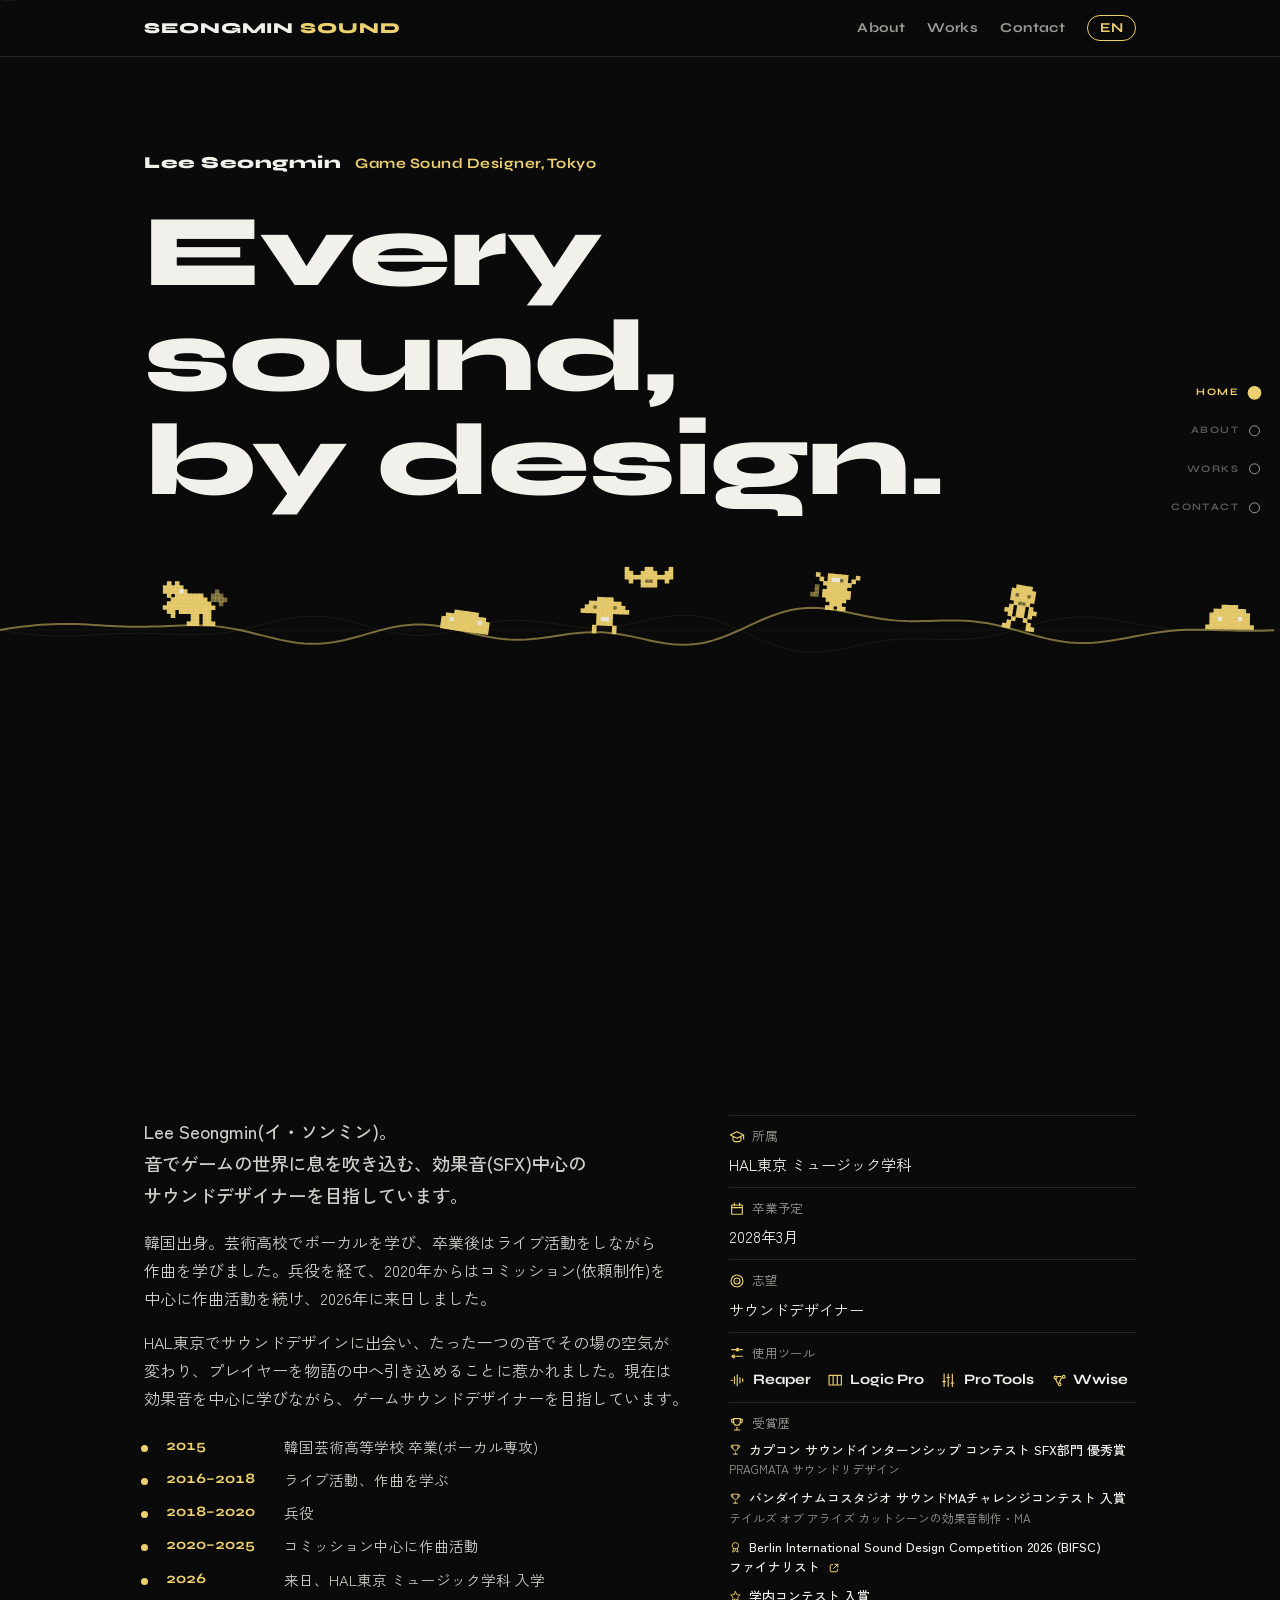
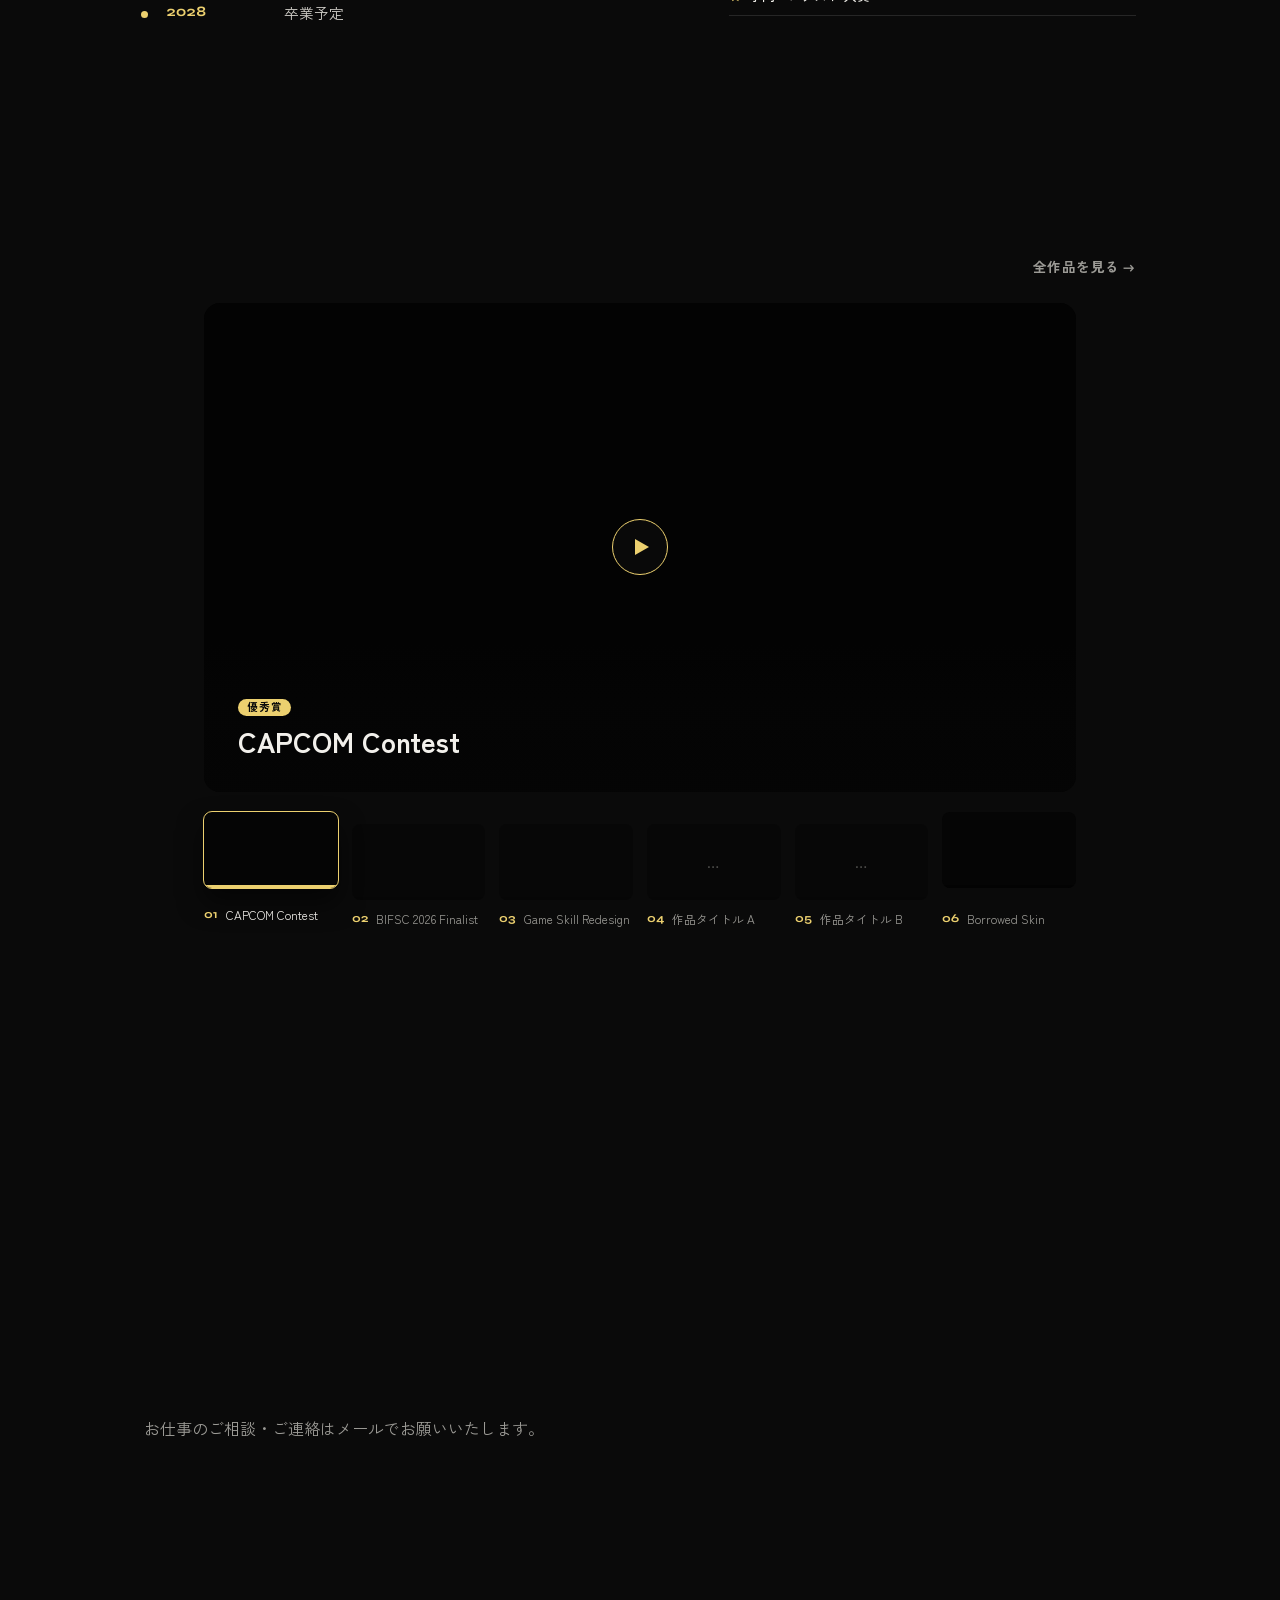
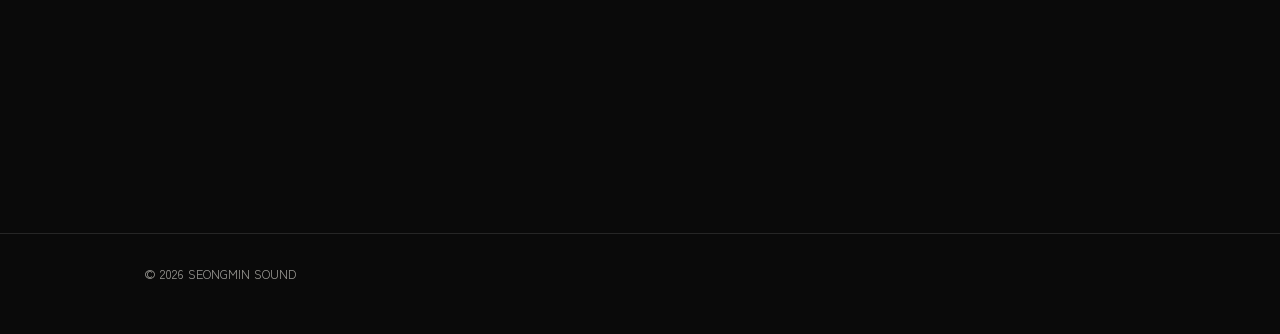
==== index.html @ e751c748 "Add production notes section to work popup (CAPCOM sample) Co-Authored-By: Claude Sonnet 5.5 <norepl" ====
<!DOCTYPE html>
<html lang="ja">
<head>
  <meta charset="UTF-8">
  <meta name="viewport" content="width=device-width, initial-scale=1">
  <title>SEONGMIN SOUND | ゲームサウンドデザイナー</title>
  <meta name="description" content="ゲームサウンドデザイナーを目指すイ・ソンミンのポートフォリオ。効果音(SFX)を中心としたサウンドデザイン作品を掲載しています。">
  <meta name="theme-color" content="#0a0a0a">
  <link rel="canonical" href="https://somoks1.github.io/">
  <link rel="alternate" hreflang="ja" href="https://somoks1.github.io/">
  <link rel="alternate" hreflang="en" href="https://somoks1.github.io/en/">
  <meta property="og:type" content="website">
  <meta property="og:title" content="SEONGMIN SOUND | ゲームサウンドデザイナー">
  <meta property="og:description" content="Every sound, by design. 効果音(SFX)を中心としたゲームサウンドデザイン作品集">
  <meta property="og:url" content="https://somoks1.github.io/">
  <link rel="icon" href="data:image/svg+xml,%3Csvg xmlns='http://www.w3.org/2000/svg' viewBox='0 0 32 32'%3E%3Crect width='32' height='32' rx='6' fill='%230a0a0a'/%3E%3Cpath d='M6 16h2M11 10v12M16 6v20M21 11v10M26 14v4' stroke='%23ecd06f' stroke-width='2.4' stroke-linecap='round'/%3E%3C/svg%3E">
  <link rel="preconnect" href="https://fonts.googleapis.com">
  <link rel="preconnect" href="https://fonts.gstatic.com" crossorigin>
  <link rel="stylesheet" href="https://fonts.googleapis.com/css2?family=Syne:wght@700;800&family=Zen+Kaku+Gothic+New:wght@400;500;700;900&display=swap">
  <link rel="stylesheet" href="assets/css/style.css?v=20261013x">
</head>
<body>
  <canvas class="bg-wave" id="bg-wave" aria-hidden="true" style="position:fixed;top:0;left:0;width:100%;height:100%;z-index:0;pointer-events:none"></canvas>
  <header class="site-header">
    <div class="wrap header-inner">
      <a class="logo" href="#top">SEONGMIN <span>SOUND</span></a>
      <nav class="nav" aria-label="メインメニュー">
        <a href="#about">About</a>
        <a href="#works">Works</a>
        <a href="#contact">Contact</a>
        <a class="lang-switch" href="en/" hreflang="en" lang="en">EN</a>
      </nav>
    </div>
  </header>

  <main id="top">
    <section class="hero">
      <div class="wrap hero-inner">
        <p class="eyebrow">Lee Seongmin<span>Game Sound Designer, Tokyo</span></p>
        <h1 lang="en">Every sound,<br>by design.</h1>
      </div>
    </section>

    <div class="anchor" id="about"></div>
    <section class="section">
      <div class="wrap">
        <h2 class="section-title">自己紹介<span>About</span></h2>
        <div class="about">
          <div class="about-text">
            <p class="about-lead">Lee Seongmin(イ・ソンミン)。<br>音で<wbr>ゲームの<wbr>世界に<wbr>息を<wbr>吹き込む、<wbr>効果音(SFX)中心の<wbr>サウンドデザイナーを<wbr>目指しています。</p>
            <p>韓国出身。<wbr>芸術高校で<wbr>ボーカルを<wbr>学び、<wbr>卒業後は<wbr>ライブ活動を<wbr>しながら<wbr>作曲を<wbr>学びました。<wbr>兵役を<wbr>経て、<wbr>2020年からは<wbr>コミッション(依頼制作)を<wbr>中心に<wbr>作曲活動を<wbr>続け、<wbr>2026年に<wbr>来日しました。</p>
            <p>HAL東京で<wbr>サウンドデザインに<wbr>出会い、<wbr>たった<wbr>一つの<wbr>音で<wbr>その<wbr>場の<wbr>空気が<wbr>変わり、<wbr>プレイヤーを<wbr>物語の<wbr>中へ<wbr>引き込める<wbr>ことに<wbr>惹かれました。<wbr>現在は<wbr>効果音を<wbr>中心に<wbr>学びながら、<wbr>ゲームサウンドデザイナーを<wbr>目指しています。</p>
            <ol class="timeline" aria-label="経歴">
              <li><span class="tl-year">2015</span><span class="tl-text">韓国芸術高等学校 卒業(ボーカル専攻)</span></li>
              <li><span class="tl-year">2016–2018</span><span class="tl-text">ライブ活動、<wbr>作曲を<wbr>学ぶ</span></li>
              <li><span class="tl-year">2018–2020</span><span class="tl-text">兵役</span></li>
              <li><span class="tl-year">2020–2025</span><span class="tl-text">コミッション中心に<wbr>作曲活動</span></li>
              <li><span class="tl-year">2026</span><span class="tl-text">来日、<wbr>HAL東京 ミュージック学科 入学</span></li>
              <li><span class="tl-year">2028</span><span class="tl-text">卒業予定</span></li>
            </ol>
          </div>
          <dl class="facts">
            <div><dt data-icon="school">所属</dt><dd>HAL東京 ミュージック学科</dd></div>
            <div><dt data-icon="calendar">卒業予定</dt><dd>2028年3月</dd></div>
            <div><dt data-icon="goal">志望</dt><dd>サウンドデザイナー</dd></div>
            <div id="tools-row" hidden><dt data-icon="tools">使用ツール</dt><dd><ul class="tool-list" id="tool-list"></ul></dd></div>
            <div id="awards-row" hidden><dt data-icon="award">受賞歴</dt><dd><ul class="award-mini" id="award-list"></ul></dd></div>
          </dl>
        </div>
      </div>
    </section>

    <div class="anchor" id="works"></div>
    <section class="section">
      <div class="wrap">
        <div class="section-head">
          <h2 class="section-title">作品<span>Works</span></h2>
          <a class="all-link" href="works/">全作品を見る <span aria-hidden="true">→</span></a>
        </div>
        <div class="grid" id="works-grid"></div>
        <noscript><p class="empty">作品の<wbr>表示には<wbr>JavaScriptを<wbr>有効に<wbr>してください。</p></noscript>
      </div>
    </section>

    <div class="anchor" id="contact"></div>
    <section class="section">
      <div class="wrap">
        <h2 class="section-title">お問い合わせ<span>Contact</span></h2>
        <p class="contact-lead">お仕事の<wbr>ご相談・ご連絡は<wbr>メールで<wbr>お願いいたします。</p>
        <p class="contact-mail"><a id="contact-mail" href="mailto:leeseongmin1996@gmail.com">leeseongmin1996@gmail.com</a></p>
        <ul class="link-list" id="contact-links"></ul>
      </div>
    </section>
  </main>

  <footer class="site-footer">
    <div class="wrap">&copy; <span id="year">2026</span> SEONGMIN SOUND</div>
  </footer>

  <script src="data/site.js?v=20261013x" defer></script>
  <script src="data/works.js?v=20261013x" defer></script>
  <script src="assets/js/wave-bg.js?v=20261013x" defer></script>
  <script src="assets/js/main.js?v=20261013x" defer></script>
  <script src="assets/js/pages.js?v=20261013x" defer></script>
</body>
</html>
---- assets/css/style.css ----
:root {
  --bg: #0a0a0a;
  --surface: #131313;
  --surface-2: #1a1a1a;
  --line: #262626;
  --text: #f2f0eb;
  --muted: #9b9a95;
  --body: #cfcdc7;
  --accent: #ecd06f;
  --peak: #d14836;
  --radius: 6px;
  --maxw: 1040px;
  --font-body: "Zen Kaku Gothic New", -apple-system, BlinkMacSystemFont, "Hiragino Sans", "Hiragino Kaku Gothic ProN",
    "Yu Gothic", "Noto Sans JP", "Segoe UI", sans-serif;
  --font-display: "Syne", "Zen Kaku Gothic New", -apple-system, "Hiragino Sans", "Yu Gothic", sans-serif;
}

* { box-sizing: border-box; margin: 0; padding: 0; }

html { scroll-behavior: smooth; scroll-padding-top: 56px; }

body {
  background: var(--bg);
  color: var(--text);
  font-family: var(--font-body);
  font-weight: 400;
  line-height: 1.85;
  -webkit-font-smoothing: antialiased;
}

/* 日本語の改行: 文節(<wbr>)の位置でだけ折り返し、単語の途中で切れないようにする */
main p, main dd, main dt, main li, main h2 { word-break: keep-all; overflow-wrap: anywhere; line-break: strict; text-wrap: pretty; }
/* JSで後から入る作品・受賞の文章は、対応ブラウザでは文節単位で自動改行 */
.card-desc, .card-title, .card-meta, .modal-text, .modal-title, .award-title, .award-detail, .modal-facts dd { word-break: normal; word-break: auto-phrase; }

a { color: var(--accent); text-decoration: none; }
a:hover { text-decoration: underline; text-underline-offset: 4px; }
a:focus-visible, button:focus-visible { outline: 2px solid var(--accent); outline-offset: 3px; border-radius: 4px; }

.wrap { max-width: var(--maxw); margin: 0 auto; padding: 0 24px; }

/* ---------- Header ---------- */
.site-header {
  position: sticky; top: 0; z-index: 10;
  background: rgba(10, 10, 10, 0.8);
  backdrop-filter: blur(12px);
  -webkit-backdrop-filter: blur(12px);
  border-bottom: 1px solid var(--line);
}
.header-inner { display: flex; align-items: center; justify-content: space-between; flex-wrap: wrap; gap: 0 16px; min-height: 56px; padding-top: 6px; padding-bottom: 6px; }
.logo { white-space: nowrap; flex-shrink: 0; font-family: var(--font-display); color: var(--text); font-weight: 800; letter-spacing: 0.06em; font-size: 0.95rem; }
.logo span { color: var(--accent); }
.logo:hover { text-decoration: none; }
.nav { display: flex; gap: 22px; white-space: nowrap; }
.nav a { color: var(--muted); font-family: var(--font-display); font-weight: 700; font-size: 0.85rem; letter-spacing: 0.03em; }
.nav a:hover { color: var(--text); text-decoration: none; }

/* ---------- Hero ---------- */
/* 波形はページ全体の固定背景(assets/js/wave-bg.js)。前面のコンテンツは z-index で上に重ねる */
.bg-wave { position: fixed; inset: 0; width: 100%; height: 100%; display: block; z-index: 0; pointer-events: none; }
main, .site-footer { position: relative; z-index: 1; }
.hero { display: flex; flex-direction: column; min-height: calc(100svh - 56px); padding: clamp(48px, 10vh, 104px) 0 48px; }
.hero-inner { display: flex; flex-direction: column; flex: 1; width: 100%; }
.eyebrow {
  display: flex; flex-wrap: wrap; align-items: baseline; gap: 4px 14px;
  color: var(--text); font-family: var(--font-display); font-weight: 800; font-size: 1.05rem; letter-spacing: 0.03em; margin-bottom: 22px;
}
.eyebrow span { color: var(--accent); font-weight: 700; font-size: 0.9rem; }
.hero h1 {
  font-size: clamp(2.3rem, 7.2vw, 5rem); line-height: 1.22; font-weight: 900; letter-spacing: 0.01em;
}
.hero h1:lang(en) { font-family: var(--font-display); font-weight: 800; font-size: clamp(2.8rem, 9vw, 6.4rem); line-height: 1.02; letter-spacing: -0.01em; }
.lead { color: var(--body); margin-top: 24px; max-width: 28em; font-size: 1.05rem; line-height: 1.9; }
.hero-actions { display: flex; flex-wrap: wrap; gap: 12px; margin-top: 40px; }
.btn {
  display: inline-flex; align-items: center; justify-content: center;
  font-weight: 700; font-size: 0.92rem; padding: 11px 24px; border-radius: 999px;
  color: var(--bg); background: var(--accent); border: 1px solid var(--accent);
  transition: background 0.15s, color 0.15s, border-color 0.15s;
}
.btn:hover { text-decoration: none; background: #f4dd8f; border-color: #f4dd8f; }
.btn-ghost { color: var(--text); background: transparent; border-color: var(--line); }
.btn-ghost:hover { background: transparent; color: var(--accent); border-color: var(--accent); }
.status { margin-top: auto; padding-top: 40px; color: var(--muted); font-size: 0.82rem; display: flex; align-items: center; gap: 10px; }
.status::before { content: ""; width: 7px; height: 7px; border-radius: 50%; background: var(--accent); box-shadow: 0 0 0 4px rgba(236, 208, 111, 0.15); flex-shrink: 0; margin-left: 4px; }

/* ---------- Sections ---------- */
.section {
  position: relative; overflow: clip;
  min-height: calc(100svh - 56px); display: flex; flex-direction: column; justify-content: center;
  padding: clamp(72px, 10vh, 112px) 0 clamp(48px, 8vh, 88px);
}
.section > .wrap { position: relative; z-index: 1; width: 100%; }
/* 各セクションの奥に浮かぶ巨大な輪郭文字(静止して置かれ、ページに入るときだけ現れる) */
.ghost {
  position: absolute; z-index: 0; top: clamp(8px, 4vh, 40px); right: -0.04em;
  font-family: var(--font-display); font-weight: 800; font-size: clamp(5.5rem, 20vw, 17rem); line-height: 0.85; letter-spacing: -0.02em;
  color: transparent; -webkit-text-stroke: 1px rgba(242, 240, 235, 0.09);
  white-space: nowrap; pointer-events: none; user-select: none;
}

/* ---------- セクション(枠・背景・影はなく、ひと続きのページとして流れる) ---------- */
.anchor { display: block; height: 0; }
.section-title {
  display: flex; align-items: baseline; gap: 14px;
  font-size: clamp(1.9rem, 4.6vw, 2.9rem); font-weight: 900; letter-spacing: 0.02em; line-height: 1.25; margin-bottom: clamp(32px, 5vw, 52px);
}
.section-title span { font-family: var(--font-display); font-size: 0.95rem; font-weight: 700; color: var(--accent); letter-spacing: 0.04em; }

.about { display: grid; gap: 48px; grid-template-columns: 1.35fr 1fr; align-items: start; }
.about-lead { font-size: 1.15rem; font-weight: 500; line-height: 1.9; }
.about-text p { color: var(--body); max-width: 34em; }
.about-text p + p { margin-top: 16px; }

.facts { border-top: 1px solid var(--line); }
.facts div { padding: 14px 0; border-bottom: 1px solid var(--line); }
.facts dt { display: flex; align-items: center; gap: 7px; color: var(--muted); font-size: 0.78rem; letter-spacing: 0.06em; }
.facts dd { margin-top: 2px; font-size: 0.95rem; }
.tool-list { list-style: none; display: flex; flex-wrap: wrap; gap: 4px 16px; margin-top: 2px; }
.tool-list li { display: inline-flex; align-items: center; gap: 7px; font-family: var(--font-display); font-weight: 700; font-size: 0.9rem; }

/* ---------- 経歴(About) ---------- */
.timeline { list-style: none; margin-top: 28px; padding-left: 0; }
.timeline li { position: relative; z-index: 1; display: grid; grid-template-columns: 6.6em 1fr; gap: 12px; padding: 7px 0 7px 22px; }
/* 点の中心(--dot)を縦線のまん中にそろえ、線は点から次の点までだけを結ぶ */
.timeline { --dot: calc(7px + 0.72em); }
.timeline li::before { content: ""; position: absolute; left: -3px; top: var(--dot); width: 7px; height: 7px; margin-top: -3.5px; border-radius: 50%; background: var(--accent); z-index: 1; }
.timeline li:not(:last-child)::after { content: ""; position: absolute; left: 0; width: 1px; top: var(--dot); bottom: calc(-1 * var(--dot)); background: var(--line); transform-origin: top; z-index: 0; }
.tl-year { font-family: var(--font-display); font-weight: 700; color: var(--accent); font-size: 0.9rem; white-space: nowrap; font-variant-numeric: tabular-nums; }
.tl-text { color: var(--body); font-size: 0.92rem; }

/* ---------- Awards (About の中に小さく) ---------- */
.award-mini { list-style: none; display: flex; flex-direction: column; gap: 10px; margin-top: 4px; }
.award-mini .award { display: flex; flex-direction: column; gap: 1px; }
.award-mini .award-title { font-size: 0.8rem; font-weight: 500; line-height: 1.55; color: var(--text); }
.award-mini .award-detail { font-size: 0.74rem; color: var(--muted); line-height: 1.5; }
.ext-link { display: inline-flex; vertical-align: -1px; margin-left: 2px; padding: 2px 3px; color: var(--accent); border-radius: 4px; transition: background 0.2s, color 0.2s; }
.ext-link:hover, .ext-link:focus-visible { background: rgba(236, 208, 111, 0.16); }

/* ---------- Works ---------- */
.filter { display: flex; flex-wrap: wrap; gap: 8px; margin-bottom: 24px; }
.filter:empty { display: none; }
.chip {
  background: transparent; color: var(--muted); border: 1px solid var(--line);
  border-radius: 999px; padding: 4px 14px; font-size: 0.8rem; cursor: pointer; font-family: inherit;
}
.chip:hover { color: var(--text); border-color: var(--muted); }
.chip.is-active { color: var(--bg); background: var(--accent); border-color: var(--accent); }

.grid { display: grid; gap: clamp(36px, 5vw, 56px) 28px; grid-template-columns: repeat(auto-fill, minmax(300px, 1fr)); }

/* 作品は枠で囲まず、サムネイルと文字をそのまま並べる */
.card { position: relative; background: none; border: 0; border-radius: 0; }
.thumb-frame { position: relative; isolation: isolate; border-radius: 14px; overflow: hidden; background: #050505; }
.card:hover .title-btn, .card:focus-within .title-btn { color: var(--accent); }
.card-body { padding: 18px 2px 6px; }
.card-meta { display: flex; flex-wrap: wrap; gap: 0 12px; color: var(--muted); font-size: 0.76rem; letter-spacing: 0.02em; }
.card-meta .year { font-family: var(--font-display); font-weight: 700; color: var(--accent); }
.card-title { font-size: 1.1rem; margin-top: 4px; font-weight: 700; line-height: 1.5; }
.card-desc {
  color: var(--muted); font-size: 0.88rem; margin-top: 8px; line-height: 1.75;
  display: -webkit-box; -webkit-line-clamp: 3; -webkit-box-orient: vertical; overflow: hidden;
}

/* 先頭の作品は大きく見せる */
@media (min-width: 900px) {
  .grid:not(.is-archive) > .card:first-child { grid-column: 1 / -1; display: grid; grid-template-columns: 1.55fr 1fr; gap: 0 clamp(28px, 4vw, 52px); align-items: center; }
  .grid:not(.is-archive) > .card:first-child .card-body { display: flex; flex-direction: column; justify-content: center; padding: 0; }
  .grid:not(.is-archive) > .card:first-child .thumb-frame { height: 100%; }
  .grid:not(.is-archive) > .card:first-child .card-title { font-size: 1.5rem; }
  .grid:not(.is-archive) > .card:first-child .card-desc { font-size: 0.95rem; -webkit-line-clamp: 4; }
  .grid:not(.is-archive) > .card:first-child .media { height: 100%; aspect-ratio: auto; min-height: 260px; }
}

.tags { display: flex; flex-wrap: wrap; gap: 6px; list-style: none; margin-top: 14px; }
.tags li { font-size: 0.72rem; color: var(--accent); border: 1px solid rgba(236, 208, 111, 0.32); border-radius: 999px; padding: 1px 10px; }

.media { display: block; width: 100%; aspect-ratio: 16 / 9; border: 0; background: #050505; }
.media-video {
  position: relative; cursor: pointer; padding: 0; overflow: hidden;
  background-size: cover; background-position: center;
}
.media-video::after { content: ""; position: absolute; inset: 0; background: rgba(0, 0, 0, 0.3); transition: background 0.2s; }
.media-video:hover::after { background: rgba(0, 0, 0, 0.1); }
.media-image::after { background: rgba(0, 0, 0, 0.12); }

/* カード内のサムネイルはゆっくりズーム、再生ボタンは黄色く光る */
/* サムネイルはホバーでゆっくりズーム */
.media-thumb { transition: scale 0.6s cubic-bezier(0.2, 0.8, 0.2, 1); }
.card:hover .media-thumb, .card:focus-within .media-thumb { scale: 1.06; }
.card:hover .play, .card:focus-within .play { background: var(--accent); transform: scale(1.08); }
.card:hover .play::before, .card:focus-within .play::before { border-left-color: var(--bg); }

.play {
  position: absolute; z-index: 1; top: 50%; left: 50%; width: 56px; height: 56px; margin: -28px 0 0 -28px;
  border-radius: 50%; background: rgba(10, 10, 10, 0.8); border: 1px solid var(--accent);
  transition: transform 0.35s cubic-bezier(0.2, 0.8, 0.2, 1), background 0.25s;
}
.play::before {
  content: ""; position: absolute; top: 50%; left: 50%; margin: -8px 0 0 -5px;
  border-style: solid; border-width: 8px 0 8px 14px; border-color: transparent transparent transparent var(--accent);
}
.media-empty { display: flex; align-items: center; justify-content: center; color: var(--muted); font-size: 0.85rem; letter-spacing: 0.1em; }

.empty { color: var(--muted); }

/* ---------- Card buttons ---------- */
.media-thumb { position: relative; overflow: hidden; cursor: pointer; padding: 0; font: inherit; }
.media-empty.media-thumb:hover { color: var(--text); }
.title-btn {
  background: none; border: 0; padding: 0; margin: 0;
  font: inherit; color: inherit; text-align: left; cursor: pointer;
}
.title-btn:hover { color: var(--accent); }
.more {
  display: inline-block; margin-top: 14px; background: none; border: 0; padding: 0;
  font: inherit; font-size: 0.82rem; color: var(--accent); cursor: pointer;
}
.more:hover { text-decoration: underline; text-underline-offset: 4px; }
.more { align-self: flex-start; text-align: left; }

/* ---------- Modal (作品の詳細ポップアップ) ---------- */
[hidden] { display: none !important; }
html.modal-open { overflow: hidden; }

.modal {
  width: min(960px, 94vw); max-width: none; max-height: 92vh;
  margin: auto; padding: 0; overflow: auto;
  border: 1px solid var(--line); border-radius: 8px;
  background: var(--surface); color: var(--text);
}
.modal::backdrop { background: rgba(0, 0, 0, 0.88); }
.modal[open] { animation: modal-in 0.18s ease-out; }
@keyframes modal-in { from { opacity: 0; transform: translateY(8px); } to { opacity: 1; transform: none; } }

.modal-panel { position: relative; }
.modal-close {
  position: absolute; top: 10px; right: 10px; z-index: 2;
  width: 38px; height: 38px; border-radius: 50%;
  border: 1px solid var(--line); background: rgba(10, 10, 10, 0.85);
  color: var(--text); font-size: 1.3rem; line-height: 1; cursor: pointer;
}
.modal-close:hover { border-color: var(--accent); color: var(--accent); }

.modal-media { aspect-ratio: 16 / 9; background: #000; }
.modal-media.is-audio { aspect-ratio: auto; height: 166px; }
.modal-frame { display: block; width: 100%; height: 100%; border: 0; }
.modal-image { display: block; width: 100%; height: 100%; object-fit: cover; }

.modal-body { padding: 24px 28px 32px; }
.modal-panel.no-media .modal-body { padding-top: 56px; }
.modal-title { font-size: 1.5rem; line-height: 1.4; margin-top: 4px; font-weight: 700; }
.modal-text { color: var(--body); margin-top: 14px; line-height: 1.9; }

.modal-facts { margin-top: 22px; border-top: 1px solid var(--line); }
.modal-facts > div {
  display: grid; grid-template-columns: 8em 1fr; gap: 12px;
  padding: 12px 0; border-bottom: 1px solid var(--line);
}
.modal-facts dt { color: var(--muted); font-size: 0.8rem; letter-spacing: 0.06em; }
.modal-facts dd { font-size: 0.92rem; }
.modal-facts .tags { margin-top: 0; }
.modal-body > .tags { margin-top: 18px; }
.modal-links { margin-top: 18px; display: flex; flex-wrap: wrap; gap: 16px; font-size: 0.9rem; }

@media (max-width: 720px) {
  .modal { width: 100vw; max-width: 100vw; max-height: 94vh; margin: auto 0 0; border-radius: 14px 14px 0 0; }
  .modal-body { padding: 18px 18px 26px; }
  .modal-facts > div { grid-template-columns: 1fr; gap: 2px; }
}
@media (prefers-reduced-motion: reduce) { .modal[open] { animation: none; } }

/* ---------- Contact ---------- */
.contact-lead { color: var(--muted); }
.contact-mail { font-family: var(--font-display); font-weight: 700; font-size: clamp(1.25rem, 4.6vw, 2.3rem); margin-top: 10px; word-break: break-all; line-height: 1.4; }
.contact-mail a { color: var(--text); background: linear-gradient(var(--accent), var(--accent)) 0 100% / 0 2px no-repeat; transition: background-size 0.25s, color 0.2s; }
.contact-mail a:hover { color: var(--accent); background-size: 100% 2px; text-decoration: none; }
.link-list { list-style: none; display: flex; flex-wrap: wrap; gap: 22px; margin-top: 24px; font-size: 0.92rem; }
.link-list:empty { display: none; }

.site-footer { background: var(--bg); border-top: 1px solid var(--line); padding: 28px 0 48px; color: var(--muted); font-size: 0.8rem; }

/* ---------- Responsive / a11y ---------- */
@media (max-width: 720px) {
  .wrap { padding: 0 18px; }
  .about { grid-template-columns: 1fr; gap: 32px; }
  .nav { gap: 14px; }
  .logo { font-size: 0.8rem; letter-spacing: 0.03em; }
  .nav a { font-size: 0.78rem; }
  .section { padding: 64px 0 24px; }
}

@media (prefers-reduced-motion: reduce) {
  html { scroll-behavior: auto; }
  .card, .media-video::after, .media-thumb, .play { transition: none; }
  .card:hover, .card:focus-within, .card:hover .media-thumb, .card:focus-within .media-thumb, .card:hover .play, .card:focus-within .play { transform: none; }
}

/* ---------- Language switch ---------- */
.nav a.lang-switch {
  color: var(--accent); border: 1px solid currentColor; border-radius: 999px;
  padding: 0 12px; line-height: 1.7;
}
.nav a.lang-switch:hover { color: var(--text); }

/* ---------- ページ送り(assets/js/pages.js) ---------- */
/* マウス・トラックパッド・キーボードでは、少しスクロールするだけで次(前)のページまで自動で滑って切り替わる(assets/js/pages.js)。
   画面より長いページ(作品)は、その中を自由にスクロールでき、端まで来ると次のページへ切り替わる。
   タッチ操作の端末(スマホ・タブレット)では吸着をやめて、指の動きどおりに普通にスクロールする
   (長いページで吸着すると、少しスワイプしても元の位置に引き戻されてしまうため) */

/* 右端のページ点(広い画面のみ) */
.pager { position: fixed; z-index: 9; right: 20px; top: 50%; transform: translateY(-50%); display: none; flex-direction: column; align-items: flex-end; gap: 16px; }
@media (min-width: 1100px) { .pager { display: flex; } }
.pager-dot {
  display: flex; align-items: center; gap: 10px; padding: 2px 0; cursor: pointer;
  background: none; border: 0; color: var(--muted); font: inherit;
}
.pager-label {
  font-family: var(--font-display); font-weight: 700; font-size: 0.62rem; letter-spacing: 0.14em; text-transform: uppercase;
  opacity: 0.55; transition: opacity 0.25s, color 0.25s;
}
.pager-dot::after {
  content: ""; flex: none; width: 9px; height: 9px; border-radius: 50%; border: 1px solid var(--muted);
  transition: background 0.25s, border-color 0.25s, transform 0.25s;
}
.pager-dot:hover .pager-label, .pager-dot.is-active .pager-label { opacity: 1; }
.pager-dot:hover::after { border-color: var(--accent); transform: scale(1.25); }
.pager-dot.is-active .pager-label { color: var(--accent); }
.pager-dot.is-active::after { background: var(--accent); border-color: var(--accent); transform: scale(1.25); }

/* 入場アニメーション: JSが動いたときだけ、ページに入るまで隠しておく。pg=浮かび上がる / pg-wipe=左から現れる */
.has-pages .pg { opacity: 0; transform: translateY(40px); }
.has-pages .in-view .pg {
  opacity: 1; transform: none;
  transition: opacity 0.45s ease, transform 0.65s cubic-bezier(0.16, 1, 0.3, 1);
  transition-delay: calc(var(--i, 0) * 55ms + 30ms);
}
.has-pages .pg-wipe { clip-path: inset(-0.2em 100% -0.2em 0); }
.has-pages .in-view .pg-wipe {
  clip-path: inset(-0.2em -0.2em -0.2em 0);
  transition: clip-path 0.7s cubic-bezier(0.77, 0, 0.18, 1);
  transition-delay: calc(var(--i, 0) * 55ms + 30ms);
}

/* ページごとの見せ場 */
/* Hero: 見出しが左から一気に現れる(上の .pg-wipe) */
/* About: 経歴の縦線が上から伸びる */
.has-pages .timeline li:not(:last-child)::after { transform: scaleY(0); }
.has-pages .in-view .timeline li:not(:last-child)::after { transform: scaleY(1); transition: transform 0.45s cubic-bezier(0.77, 0, 0.18, 1); transition-delay: calc(var(--i, 0) * 70ms + 150ms); }
/* Awards: 各行の下を金色の線がさっと走る */
/* Works: サムネイルが下から上へ幕を開けるように現れる */
.has-pages .thumb-frame { clip-path: inset(100% 0 0 0 round 14px); }
.has-pages .in-view .thumb-frame {
  clip-path: inset(0 0 0 0 round 14px);
  transition: clip-path 0.75s cubic-bezier(0.77, 0, 0.18, 1);
  transition-delay: calc(var(--i, 0) * 80ms + 100ms);
}
/* 背景の巨大文字: 右からすっと入って、そのまま静止 */
.has-pages .ghost { opacity: 0; transform: translateX(10vw); }
.has-pages .in-view .ghost { opacity: 1; transform: none; transition: opacity 0.9s ease 0.05s, transform 1s cubic-bezier(0.16, 1, 0.3, 1) 0.05s; }

@media (prefers-reduced-motion: reduce) { html { scroll-snap-type: none; } }


/* ---------- 作品ショーケース(大きなサムネイルが順番に切り替わる) ---------- */
.showcase { --sc-w: min(100%, calc((100svh - 410px) * 16 / 9)); --sc-ms: 6000ms; display: block; }
.showcase-stage { margin-inline: auto; position: relative; isolation: isolate; width: max(var(--sc-w), min(100%, 360px)); aspect-ratio: 16 / 9; border-radius: 16px; overflow: hidden; background: #050505; }
.showcase .slide {
  position: absolute; inset: 0; opacity: 0; visibility: hidden; transform: scale(1.04);
  transition: opacity 0.7s ease, transform 1.3s cubic-bezier(0.16, 1, 0.3, 1), visibility 0s linear 0.7s;
}
.showcase .slide.is-active { opacity: 1; visibility: visible; transform: none; z-index: 1; transition-delay: 0s; }
.showcase .slide .media { height: 100%; aspect-ratio: auto; }
.showcase .caption {
  position: absolute; z-index: 2; left: 0; right: 0; bottom: 0; pointer-events: none;
  padding: 56px clamp(18px, 3vw, 34px) clamp(18px, 2.6vw, 30px);
  background: linear-gradient(to top, rgba(5, 5, 5, 0.9), rgba(5, 5, 5, 0.6) 55%, transparent);
}
.showcase .caption .title-btn, .showcase .caption a { pointer-events: auto; }
.showcase .caption .card-title { font-size: clamp(1.2rem, 2.3vw, 1.75rem); }
.showcase .caption .card-desc { max-width: 44em; -webkit-line-clamp: 2; color: #c9c7c1; }
.showcase .caption > * { opacity: 0; transform: translateY(14px); transition: opacity 0.5s ease, transform 0.7s cubic-bezier(0.16, 1, 0.3, 1); }
.showcase .slide.is-active .caption > * { opacity: 1; transform: none; transition-delay: calc(0.25s + var(--k, 0) * 70ms); }
.showcase .caption > :nth-child(2) { --k: 1; }
.showcase .caption > :nth-child(3) { --k: 2; }
.showcase .slide .play { z-index: 1; }
.showcase .slide:hover .media-thumb { scale: 1.03; }
.showcase .slide:hover .play { background: var(--accent); transform: scale(1.08); }
.showcase .slide:hover .play::before { border-left-color: var(--bg); }

.sc-arrow {
  position: absolute; z-index: 3; top: 50%; width: 44px; height: 44px; margin-top: -22px; padding: 0 0 3px; border-radius: 50%;
  background: rgba(10, 10, 10, 0.62); border: 1px solid rgba(255, 255, 255, 0.2); color: var(--text);
  font-size: 1.5rem; line-height: 1; cursor: pointer; opacity: 0; transition: opacity 0.25s, background 0.2s, color 0.2s;
}
.sc-prev { left: 14px; }
.sc-next { right: 14px; }
.showcase-stage:hover .sc-arrow, .showcase-stage:focus-within .sc-arrow { opacity: 1; }
.sc-arrow:hover { background: var(--accent); color: var(--bg); }
@media (hover: none) { .sc-arrow { opacity: 0.85; } }

.showcase-nav { margin-inline: auto; display: flex; gap: 14px; width: max(var(--sc-w), min(100%, 560px)); margin-top: 26px; padding-top: 12px; }
.sc-tab { flex: 1 1 0; min-width: 0; padding: 0; background: none; border: 0; text-align: left; color: var(--muted); cursor: pointer; font: inherit; }
.sc-th {
  position: relative; display: block; aspect-ratio: 16 / 9; border-radius: 8px; overflow: hidden;
  background: #050505 center / cover no-repeat; opacity: 0.5; outline: 1px solid transparent; outline-offset: 0;
  transition: transform 0.5s cubic-bezier(0.16, 1, 0.3, 1), opacity 0.3s, outline-color 0.3s, box-shadow 0.5s;
}
.sc-th.is-empty { display: grid; place-items: center; color: var(--muted); font-size: 0.9rem; }
.sc-tab:hover .sc-th { opacity: 0.85; }
.sc-tab.is-active .sc-th { opacity: 1; transform: translateY(-12px); outline-color: var(--accent); box-shadow: 0 14px 26px rgba(0, 0, 0, 0.55); }
.sc-label { display: flex; gap: 8px; margin-top: 8px; font-size: 0.74rem; white-space: nowrap; transition: transform 0.5s cubic-bezier(0.16, 1, 0.3, 1); }
.sc-tab.is-active .sc-label { transform: translateY(-4px); }
.sc-num { flex: none; font-family: var(--font-display); font-weight: 700; color: var(--accent); }
.sc-name { overflow: hidden; text-overflow: ellipsis; transition: color 0.2s; }
.sc-tab:hover .sc-name, .sc-tab.is-active .sc-name { color: var(--text); }
.sc-bar { position: absolute; left: 0; right: 0; bottom: 0; display: block; height: 3px; background: rgba(0, 0, 0, 0.45); }
.sc-bar i { display: block; height: 100%; background: var(--accent); transform: scaleX(0); transform-origin: left; }
.sc-tab.is-active .sc-bar i { animation: sc-fill var(--sc-ms) linear forwards; }
.showcase.is-paused .sc-tab.is-active .sc-bar i { animation-play-state: paused; }
@keyframes sc-fill { from { transform: scaleX(0); } to { transform: scaleX(1); } }
@media (max-width: 640px) {
  .sc-name { display: none; }
  .showcase-nav { gap: 8px; }
  .sc-th { border-radius: 6px; }
  .showcase .caption { padding-top: 48px; }
  .showcase .caption .card-desc, .showcase .caption .card-meta { display: none; }
  .sc-arrow { width: 38px; height: 38px; margin-top: -19px; }
}
@media (prefers-reduced-motion: reduce) {
  .showcase .slide, .showcase .caption > * { transition: none; }
  .sc-tab.is-active .sc-bar i { animation: none; transform: scaleX(1); }
}


/* ---------- 「全作品を見る」リンク / 全作品ページ ---------- */
.section-head { display: flex; flex-wrap: wrap; align-items: baseline; justify-content: space-between; gap: 8px 24px; margin-bottom: clamp(32px, 5vw, 52px); }
.section-head .section-title { margin-bottom: 0; }
.all-link { font-family: var(--font-display); font-weight: 700; font-size: 0.85rem; letter-spacing: 0.04em; color: var(--muted); white-space: nowrap; transition: color 0.2s; }
.all-link:hover { color: var(--accent); text-decoration: none; }
.all-link span { display: inline-block; transition: transform 0.25s; }
.all-link:hover span { transform: translateX(4px); }
.archive { justify-content: flex-start; }
.back-link { display: inline-block; margin-bottom: 20px; font-size: 0.82rem; color: var(--muted); }
.back-link:hover { color: var(--accent); text-decoration: none; }

/* ノートPC(高さの低い画面)では、1ページに収まるよう余白を詰める */
@media (max-height: 940px) and (min-width: 900px) {
  .section { padding-top: 52px; padding-bottom: 34px; }
  .section-title, .section-head { margin-bottom: 22px; }
  .section-head .section-title { margin-bottom: 0; }
  .about { gap: 36px; }
  .facts div { padding: 9px 0; }
  .timeline { margin-top: 18px; }
  .timeline li { padding-top: 3px; padding-bottom: 3px; }
  .about-text p { line-height: 1.75; }
  .about-lead { margin-bottom: 10px; }
  .showcase-nav { margin-top: 20px; }
}


/* ---------- 受賞などの小さな印 ---------- */
.badge {
  display: inline-block; font-family: var(--font-display); font-weight: 700; font-size: 0.66rem; letter-spacing: 0.06em;
  line-height: 1; color: var(--bg); background: var(--accent); border-radius: 999px; padding: 4px 9px 3px;
}
.badge-on { position: absolute; z-index: 2; top: 10px; left: 10px; box-shadow: 0 4px 14px rgba(0, 0, 0, 0.45); }
.card-meta .badge { align-self: center; }

/* ---------- 全作品ページ: サムネイル・タイトル・年だけの小さなカード ---------- */
.grid.is-archive { grid-template-columns: repeat(auto-fill, minmax(210px, 1fr)); gap: 30px 22px; }
.mini { position: relative; }
.mini .thumb-frame { border-radius: 10px; }
.mini .play { width: 40px; height: 40px; margin: -20px 0 0 -20px; }
.mini .play::before { margin: -6px 0 0 -4px; border-width: 6px 0 6px 10px; }
.mini:hover .media-thumb, .mini:focus-within .media-thumb { scale: 1.06; }
.mini:hover .play, .mini:focus-within .play { background: var(--accent); transform: scale(1.08); }
.mini:hover .play::before, .mini:focus-within .play::before { border-left-color: var(--bg); }
.mini-body { padding: 12px 2px 0; }
.mini-title { font-size: 0.98rem; font-weight: 700; line-height: 1.45; }
.mini:hover .title-btn, .mini:focus-within .title-btn { color: var(--accent); }
.mini-meta { margin-top: 2px; font-family: var(--font-display); font-weight: 700; font-size: 0.74rem; color: var(--accent); }
.media-empty.media-thumb { font-size: 0.78rem; }
@media (max-width: 640px) {
  .grid.is-archive { grid-template-columns: repeat(2, minmax(0, 1fr)); gap: 24px 14px; }
  .mini-title { font-size: 0.88rem; }
}


/* ---------- 小さなアイコン ---------- */
.ic { display: inline-flex; flex: none; align-items: center; justify-content: center; width: 1.05em; height: 1.05em; color: var(--accent); vertical-align: -0.14em; }
.ic svg { width: 100%; height: 100%; fill: none; stroke: currentColor; stroke-width: 1.7; stroke-linecap: round; stroke-linejoin: round; }
.ic img { width: 100%; height: 100%; object-fit: contain; border-radius: 3px; }
.facts dt .ic { font-size: 0.95rem; }
.tool-list .ic { font-size: 0.98rem; }
.award-mini .award-title .ic { margin-right: 7px; font-size: 0.95em; }


/* ---------- 詳細ポップアップの「制作メモ」 ---------- */
.modal-notes { margin-top: 28px; padding-top: 22px; border-top: 1px solid var(--line); }
.modal-notes-title { font-family: var(--font-display); font-size: 0.78rem; font-weight: 800; letter-spacing: 0.14em; text-transform: uppercase; color: var(--accent); margin-bottom: 14px; }
.note + .note { margin-top: 20px; }
.note-heading { font-size: 0.95rem; font-weight: 700; line-height: 1.5; }
.note-text { margin-top: 6px; color: var(--body); font-size: 0.92rem; line-height: 1.85; }
.note-figure { margin: 12px 0 0; }
.note-figure img { display: block; width: 100%; height: auto; border-radius: 10px; background: #050505; }
.note-figure figcaption { margin-top: 6px; color: var(--muted); font-size: 0.76rem; }
.note-placeholder { display: grid; place-items: center; aspect-ratio: 16 / 9; border: 1px dashed rgba(236, 208, 111, 0.4); border-radius: 10px; color: var(--muted); font-size: 0.8rem; text-align: center; padding: 12px; }
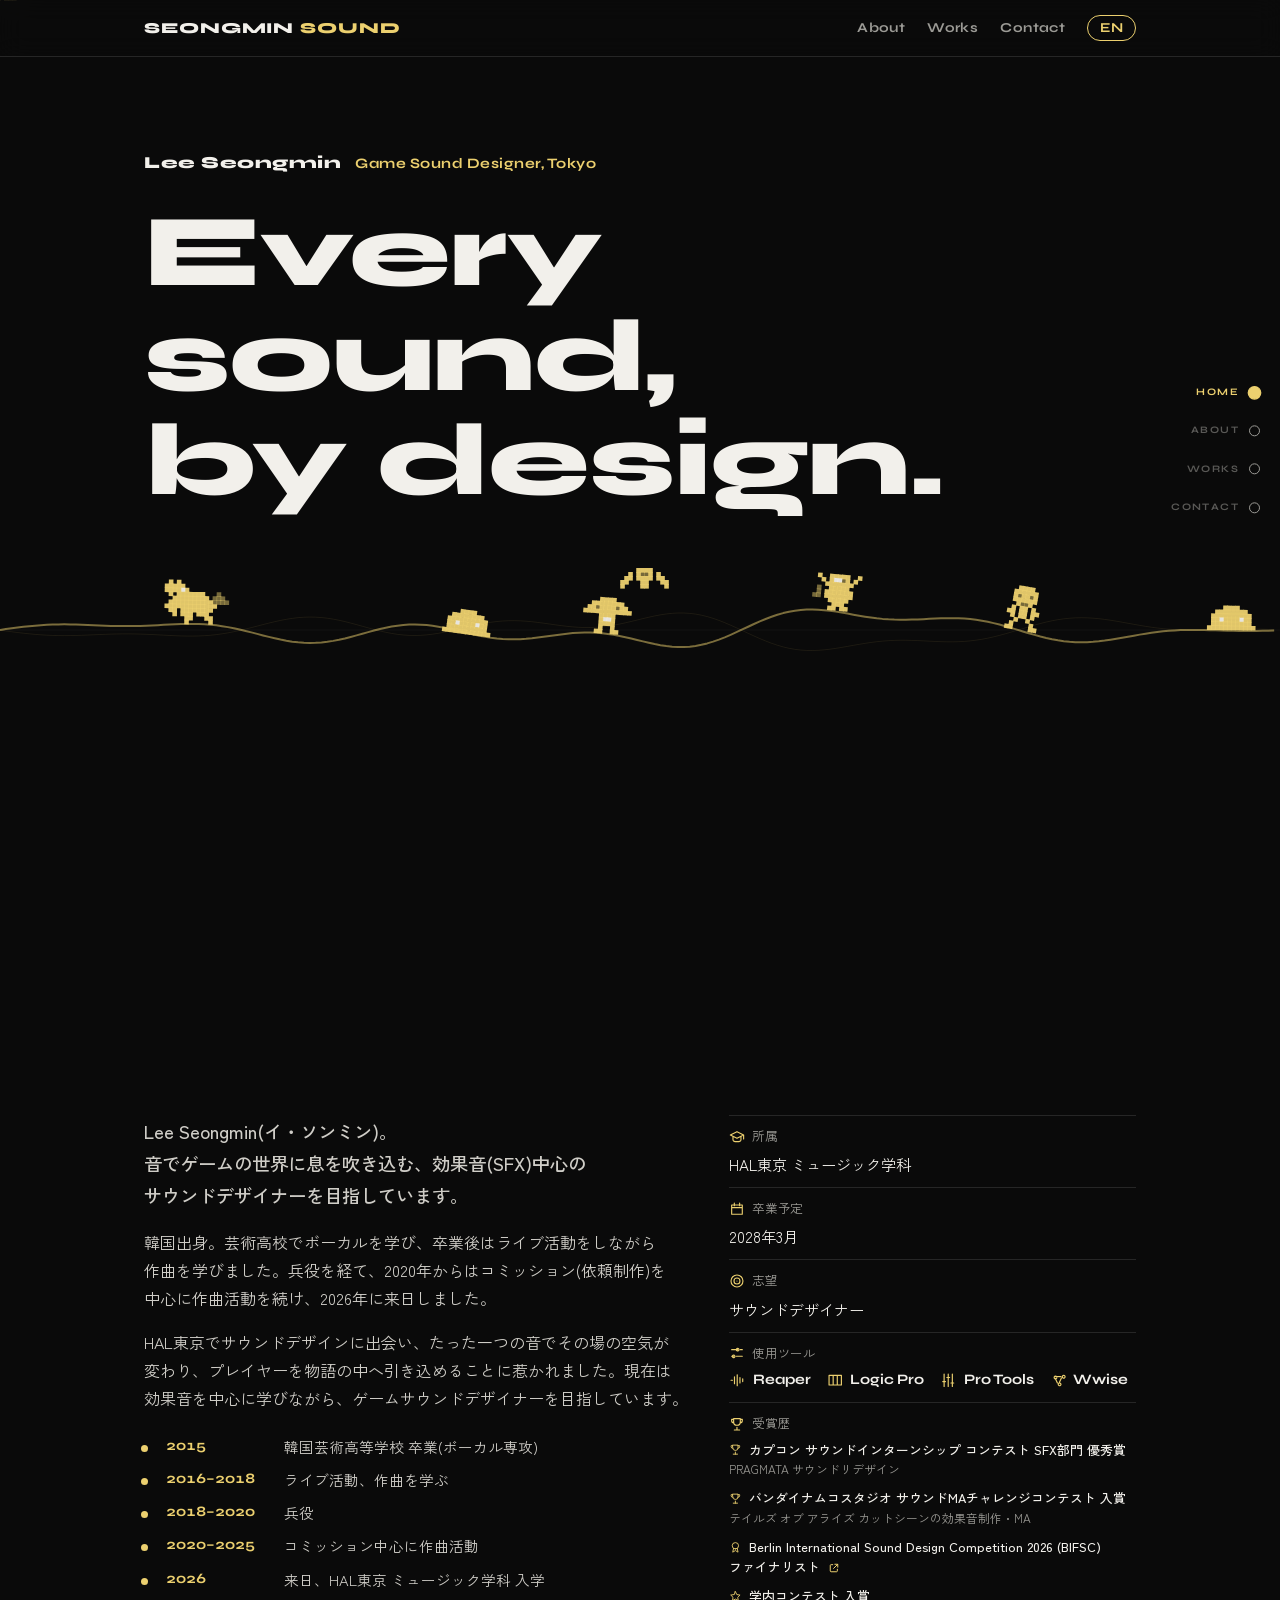
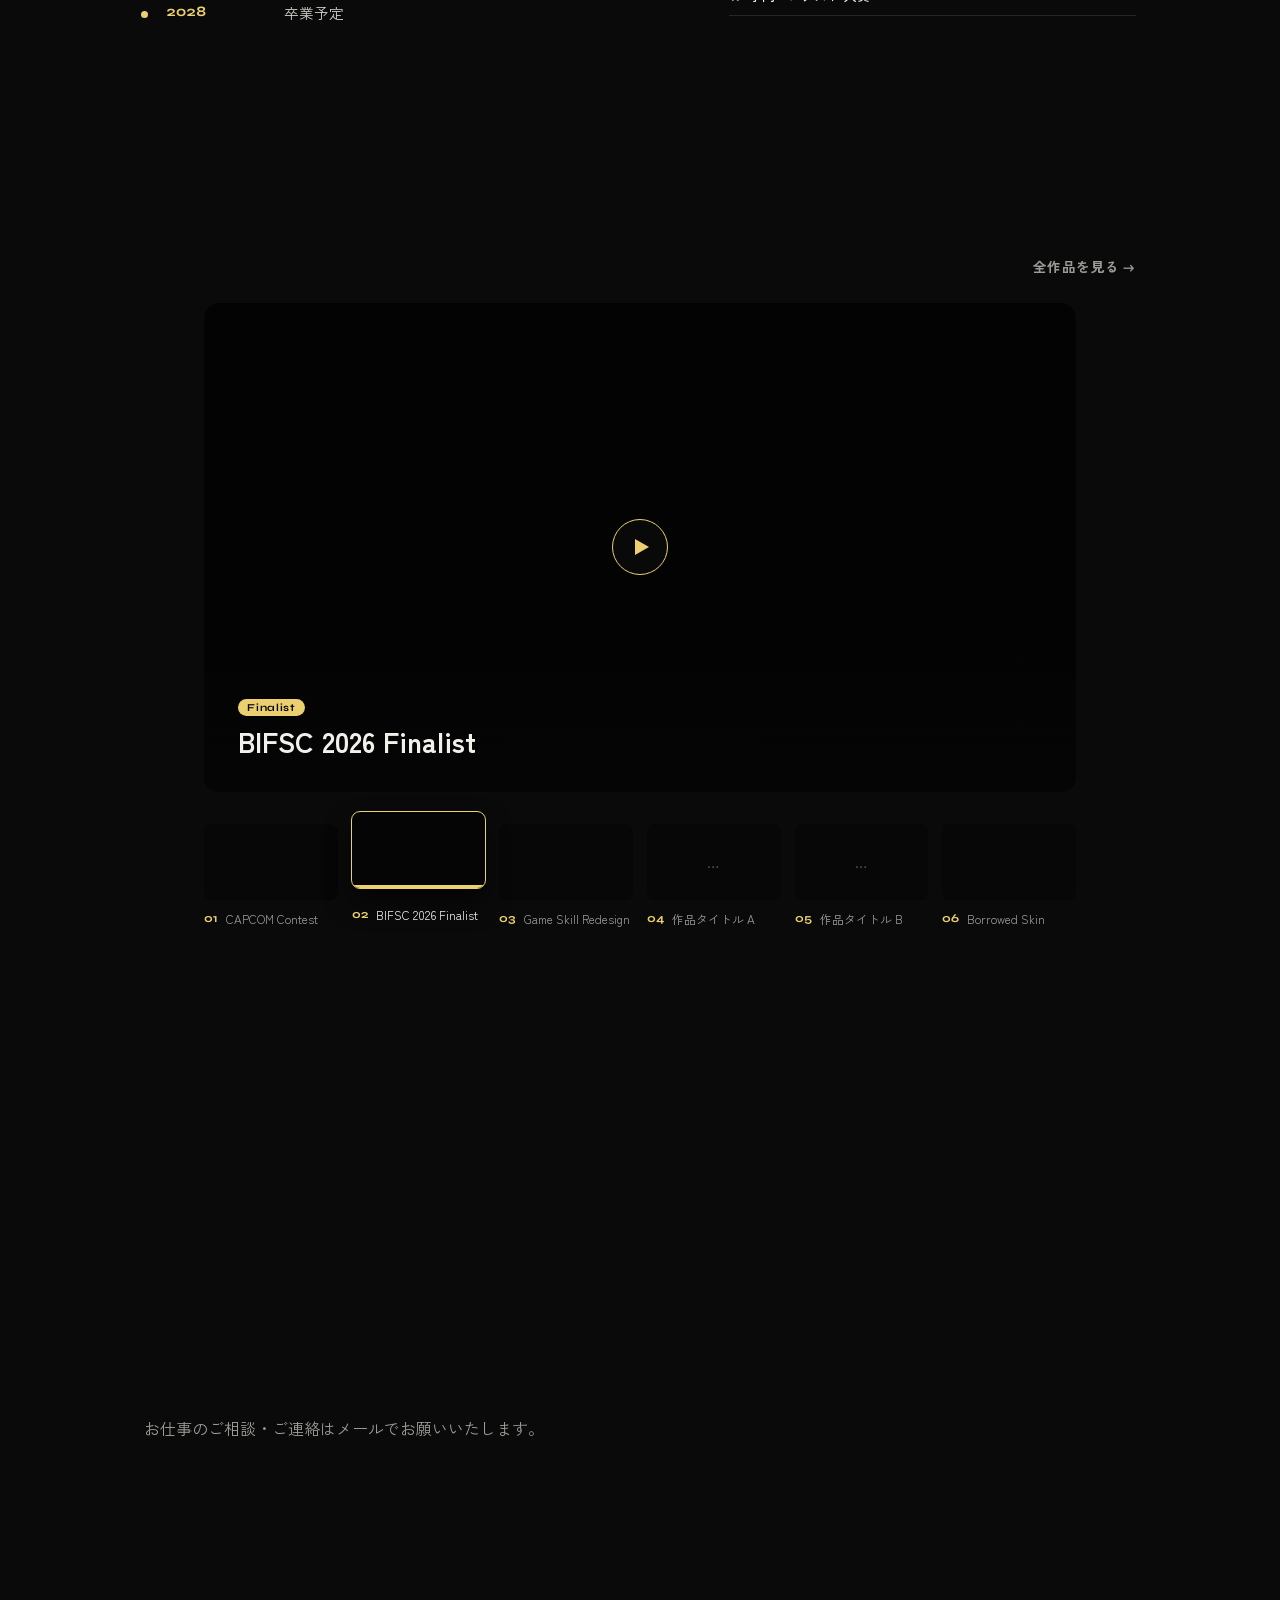
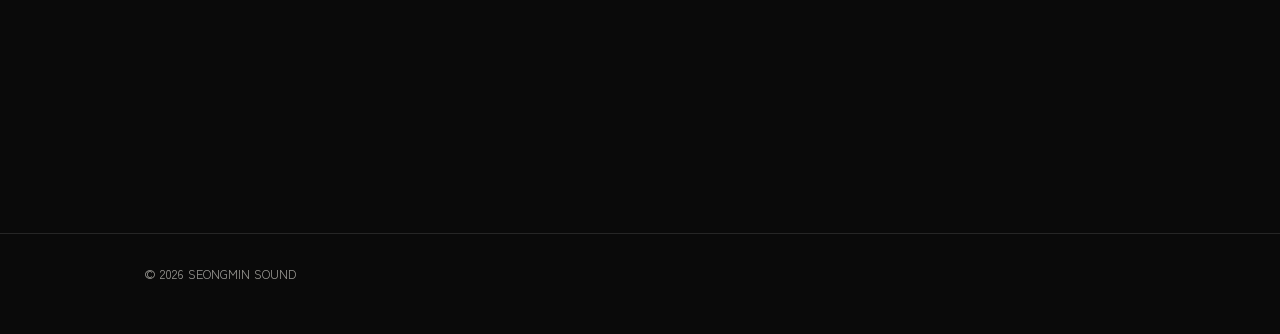
==== commit c0b2fe1e: "Production notes: two text-only sections (kodawari / improvements) Co-Authored-By: Claude Sonnet 5.5" ====
--- a/index.html
+++ b/index.html
@@ -17,7 +17,7 @@
   <link rel="preconnect" href="https://fonts.googleapis.com">
   <link rel="preconnect" href="https://fonts.gstatic.com" crossorigin>
   <link rel="stylesheet" href="https://fonts.googleapis.com/css2?family=Syne:wght@700;800&family=Zen+Kaku+Gothic+New:wght@400;500;700;900&display=swap">
-  <link rel="stylesheet" href="assets/css/style.css?v=20261013x">
+  <link rel="stylesheet" href="assets/css/style.css?v=20261013y">
 </head>
 <body>
   <canvas class="bg-wave" id="bg-wave" aria-hidden="true" style="position:fixed;top:0;left:0;width:100%;height:100%;z-index:0;pointer-events:none"></canvas>
@@ -97,10 +97,10 @@
     <div class="wrap">&copy; <span id="year">2026</span> SEONGMIN SOUND</div>
   </footer>
 
-  <script src="data/site.js?v=20261013x" defer></script>
-  <script src="data/works.js?v=20261013x" defer></script>
-  <script src="assets/js/wave-bg.js?v=20261013x" defer></script>
-  <script src="assets/js/main.js?v=20261013x" defer></script>
-  <script src="assets/js/pages.js?v=20261013x" defer></script>
+  <script src="data/site.js?v=20261013y" defer></script>
+  <script src="data/works.js?v=20261013y" defer></script>
+  <script src="assets/js/wave-bg.js?v=20261013y" defer></script>
+  <script src="assets/js/main.js?v=20261013y" defer></script>
+  <script src="assets/js/pages.js?v=20261013y" defer></script>
 </body>
 </html>
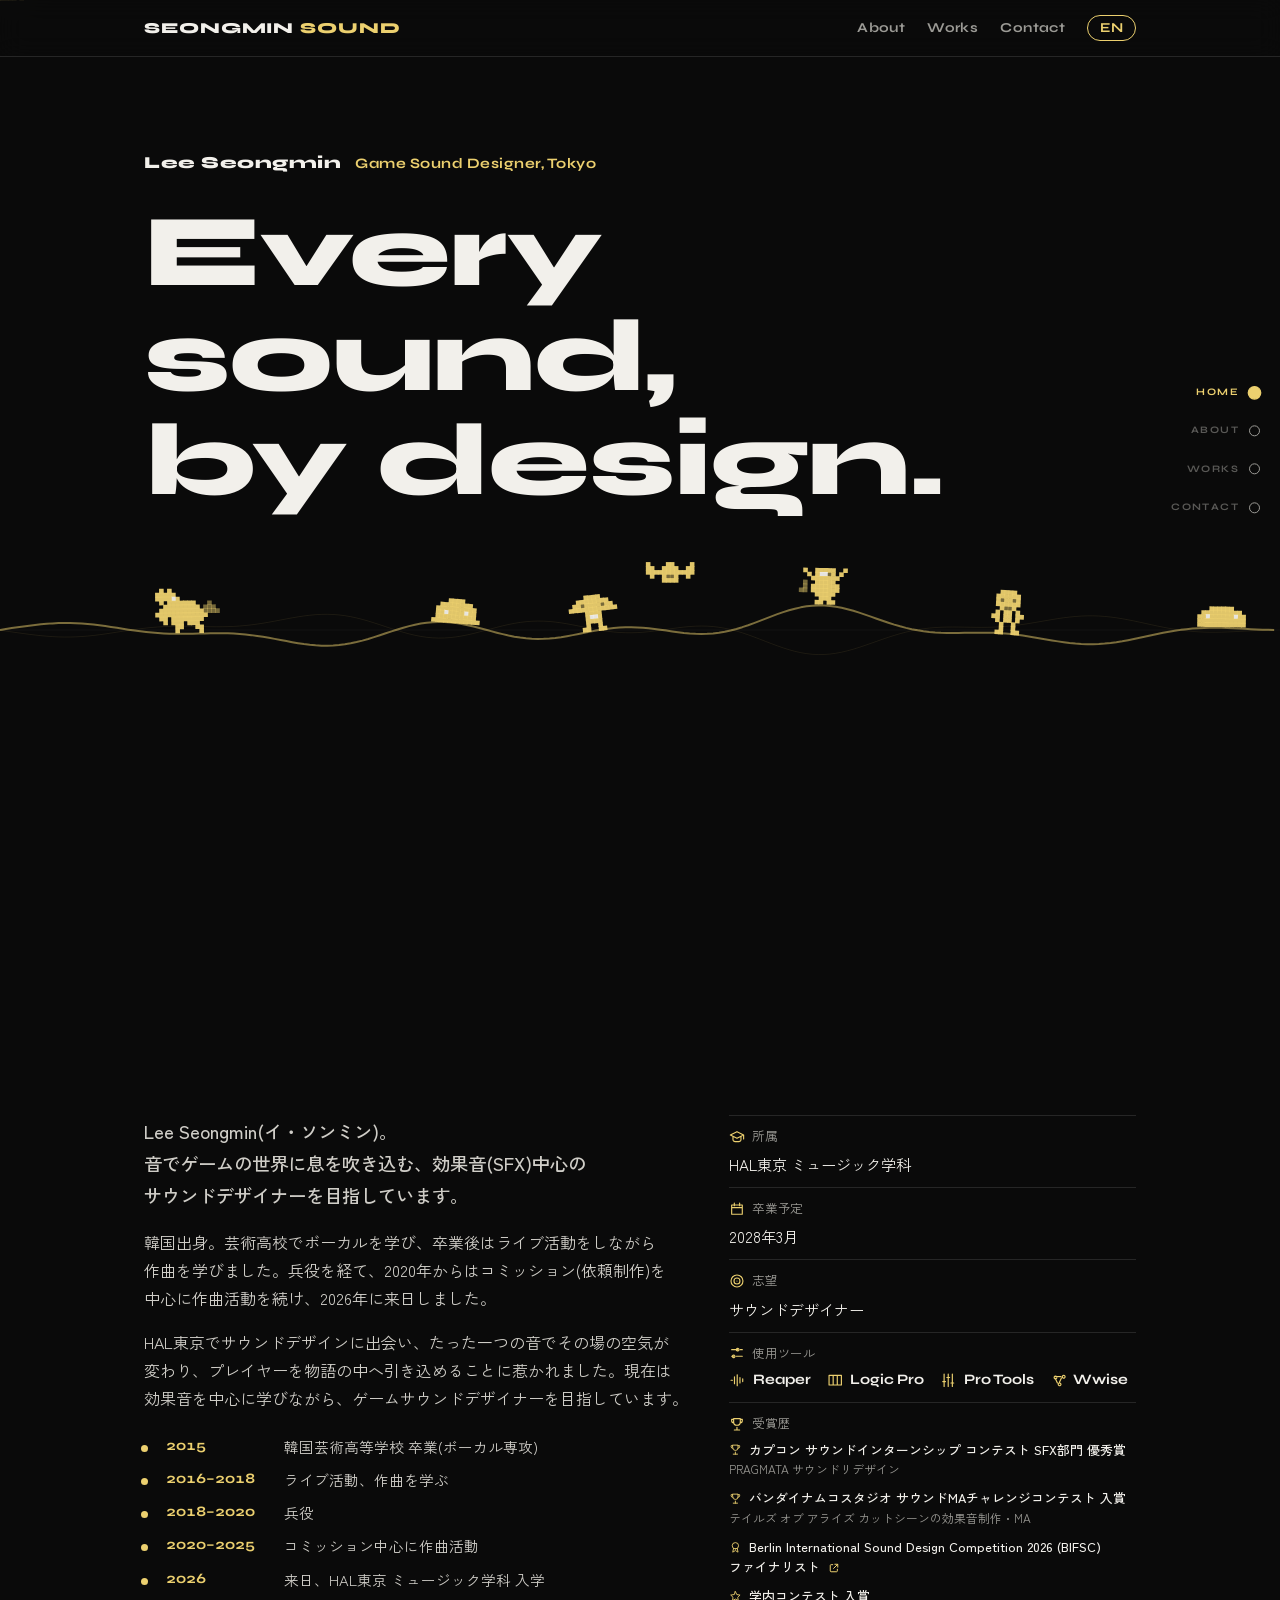
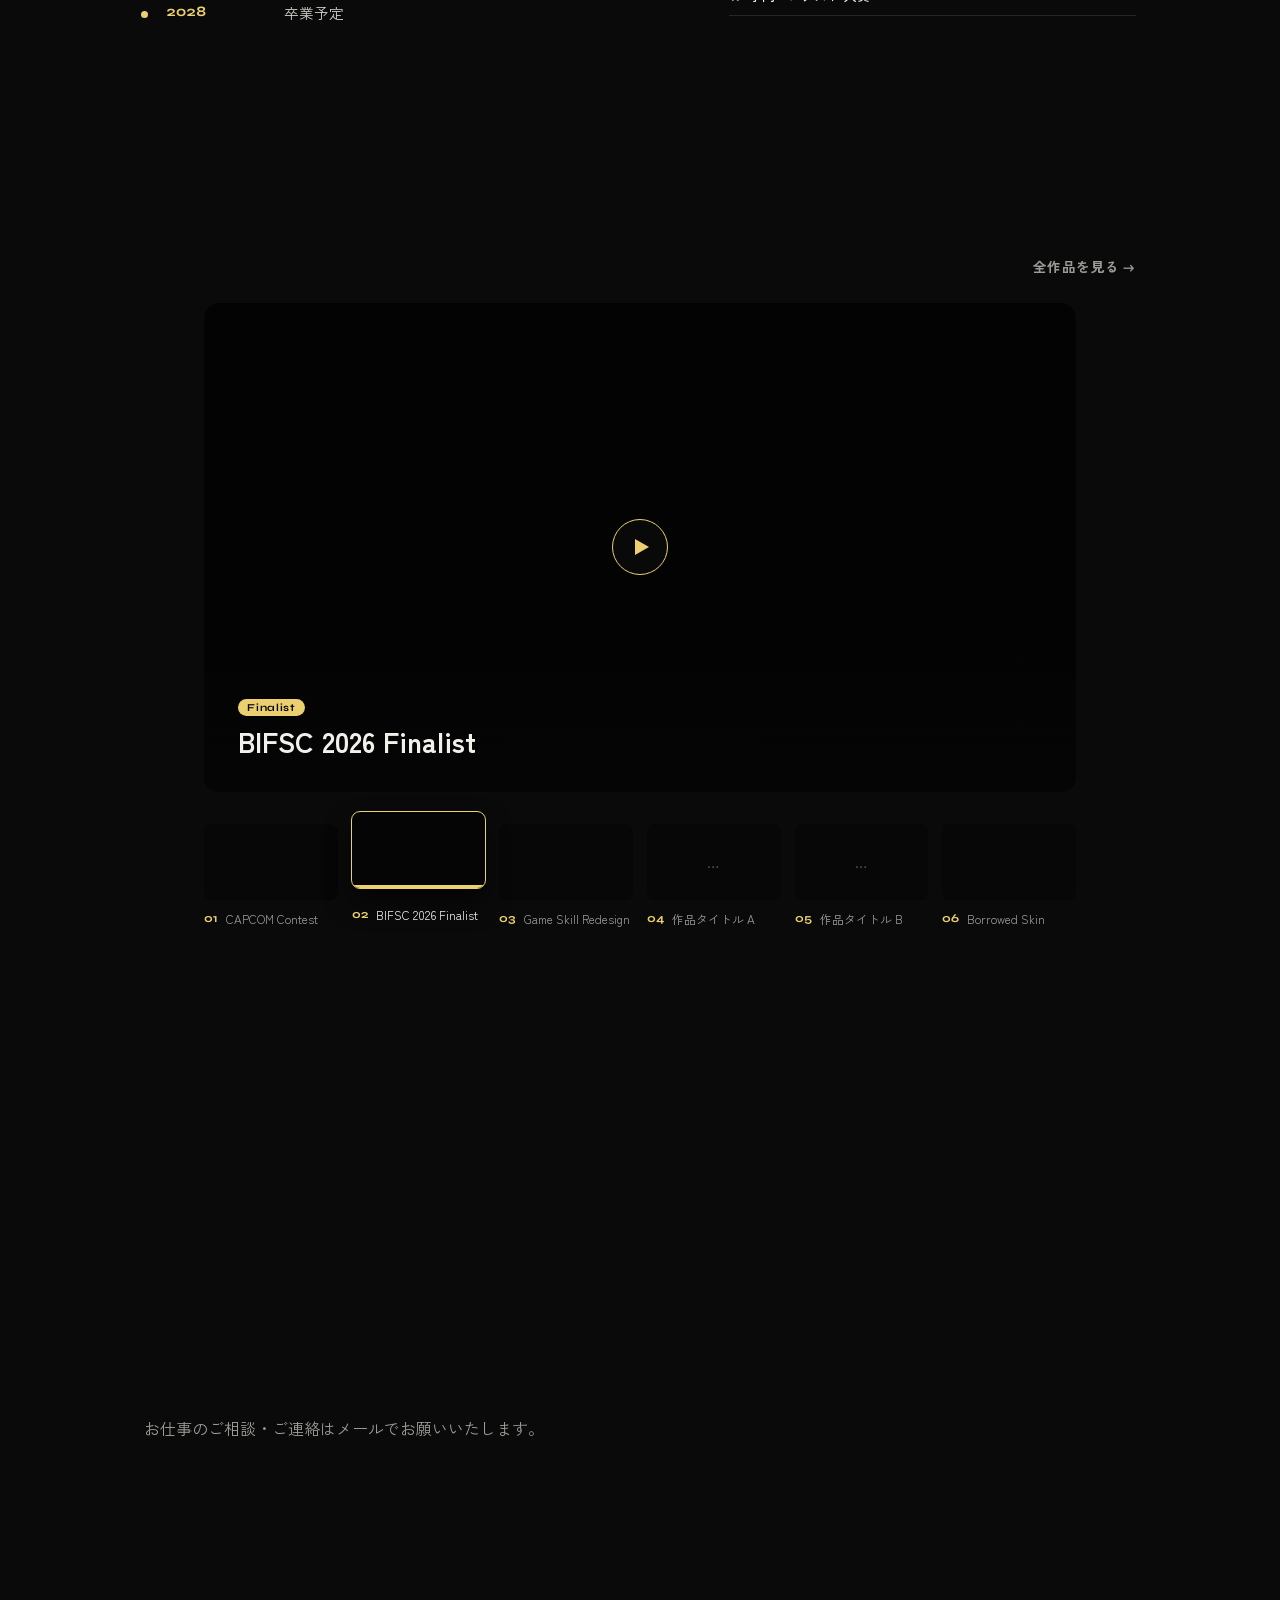
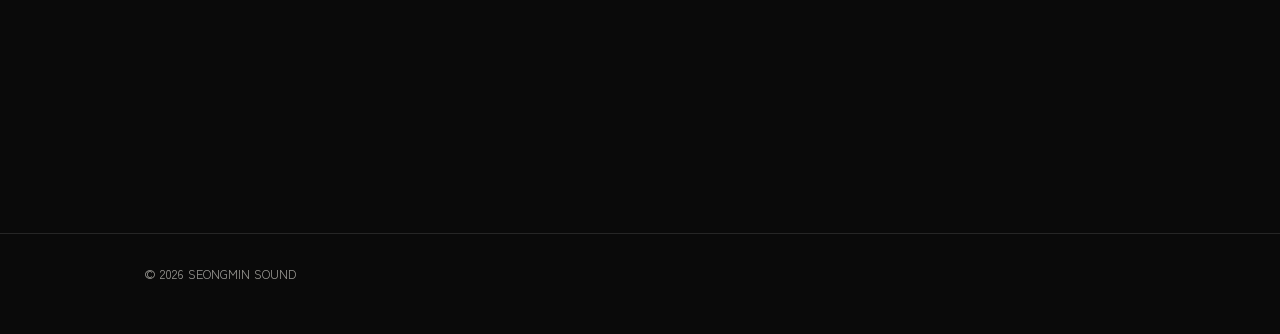
==== commit 5242fdfd: "Desktop popup: two-column layout with production notes beside the video Co-Authored-By: Claude Sonne" ====
--- a/index.html
+++ b/index.html
@@ -17,7 +17,7 @@
   <link rel="preconnect" href="https://fonts.googleapis.com">
   <link rel="preconnect" href="https://fonts.gstatic.com" crossorigin>
   <link rel="stylesheet" href="https://fonts.googleapis.com/css2?family=Syne:wght@700;800&family=Zen+Kaku+Gothic+New:wght@400;500;700;900&display=swap">
-  <link rel="stylesheet" href="assets/css/style.css?v=20261013y">
+  <link rel="stylesheet" href="assets/css/style.css?v=20261013za">
 </head>
 <body>
   <canvas class="bg-wave" id="bg-wave" aria-hidden="true" style="position:fixed;top:0;left:0;width:100%;height:100%;z-index:0;pointer-events:none"></canvas>
@@ -97,10 +97,10 @@
     <div class="wrap">&copy; <span id="year">2026</span> SEONGMIN SOUND</div>
   </footer>
 
-  <script src="data/site.js?v=20261013y" defer></script>
-  <script src="data/works.js?v=20261013y" defer></script>
-  <script src="assets/js/wave-bg.js?v=20261013y" defer></script>
-  <script src="assets/js/main.js?v=20261013y" defer></script>
-  <script src="assets/js/pages.js?v=20261013y" defer></script>
+  <script src="data/site.js?v=20261013za" defer></script>
+  <script src="data/works.js?v=20261013za" defer></script>
+  <script src="assets/js/wave-bg.js?v=20261013za" defer></script>
+  <script src="assets/js/main.js?v=20261013za" defer></script>
+  <script src="assets/js/pages.js?v=20261013za" defer></script>
 </body>
 </html>
--- a/assets/css/style.css
+++ b/assets/css/style.css
@@ -266,6 +266,7 @@
 @media (max-width: 720px) {
   .modal { width: 100vw; max-width: 100vw; max-height: 94vh; margin: auto 0 0; border-radius: 14px 14px 0 0; }
   .modal-body { padding: 18px 18px 26px; }
+  .modal-aside { padding: 20px 18px 28px; }
   .modal-facts > div { grid-template-columns: 1fr; gap: 2px; }
 }
 @media (prefers-reduced-motion: reduce) { .modal[open] { animation: none; } }
@@ -498,7 +499,15 @@
 
 
 /* ---------- 詳細ポップアップの「制作メモ」 ---------- */
-.modal-notes { margin-top: 28px; padding-top: 22px; border-top: 1px solid var(--line); }
+.modal-aside { padding: 22px 28px 30px; border-top: 1px solid var(--line); }
+.modal-aside[hidden] { display: none; }
+/* PC: 左に映像と情報、右に制作メモ。それぞれ別々にスクロールできる */
+@media (min-width: 900px) {
+  .modal:has(.has-notes) { width: min(1240px, 96vw); height: min(86vh, 760px); overflow: hidden; }
+  .modal-panel.has-notes { display: grid; grid-template-columns: minmax(0, 1.35fr) minmax(320px, 1fr); height: 100%; }
+  .modal-panel.has-notes .modal-main { overflow-y: auto; min-height: 0; }
+  .modal-panel.has-notes .modal-aside { overflow-y: auto; min-height: 0; border-top: 0; border-left: 1px solid var(--line); padding: 56px 28px 30px; background: rgba(255, 255, 255, 0.02); }
+}
 .modal-notes-title { font-family: var(--font-display); font-size: 0.78rem; font-weight: 800; letter-spacing: 0.14em; text-transform: uppercase; color: var(--accent); margin-bottom: 14px; }
 .note + .note { margin-top: 20px; }
 .note-heading { font-size: 0.95rem; font-weight: 700; line-height: 1.5; }
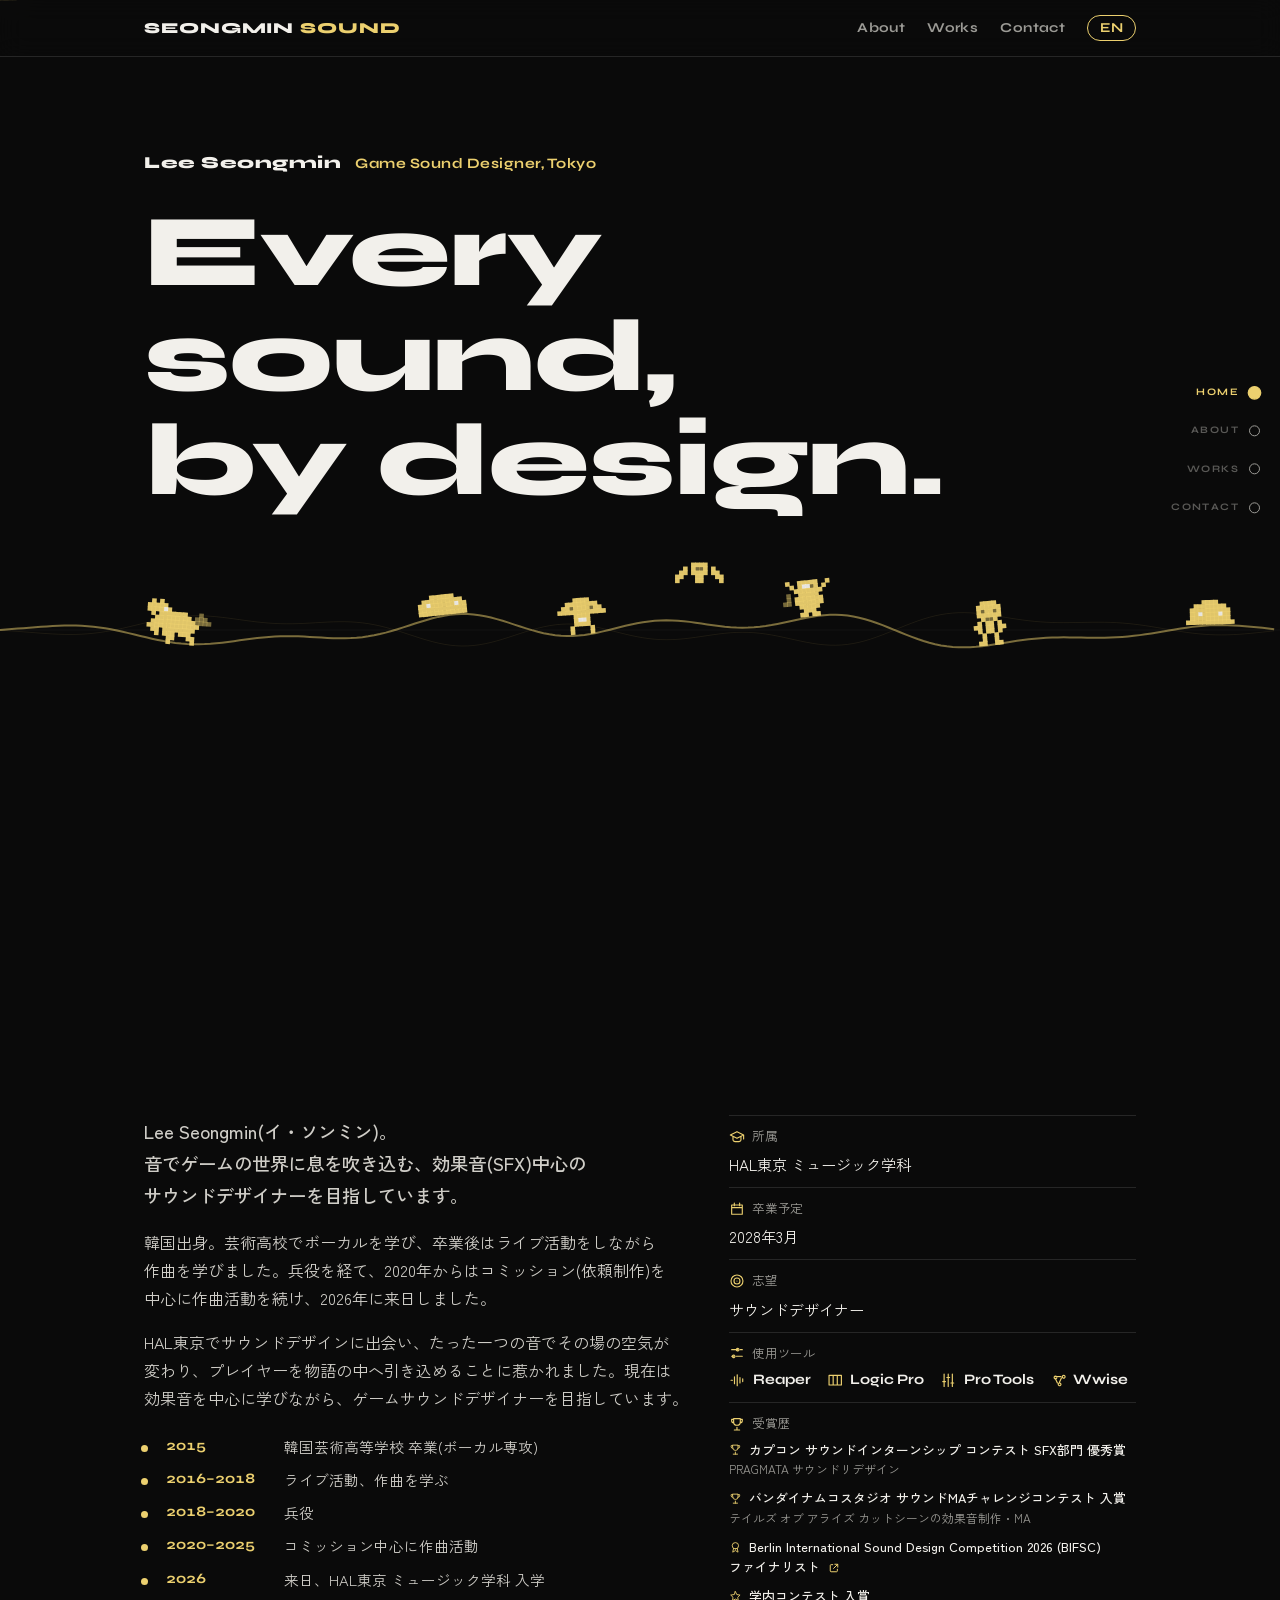
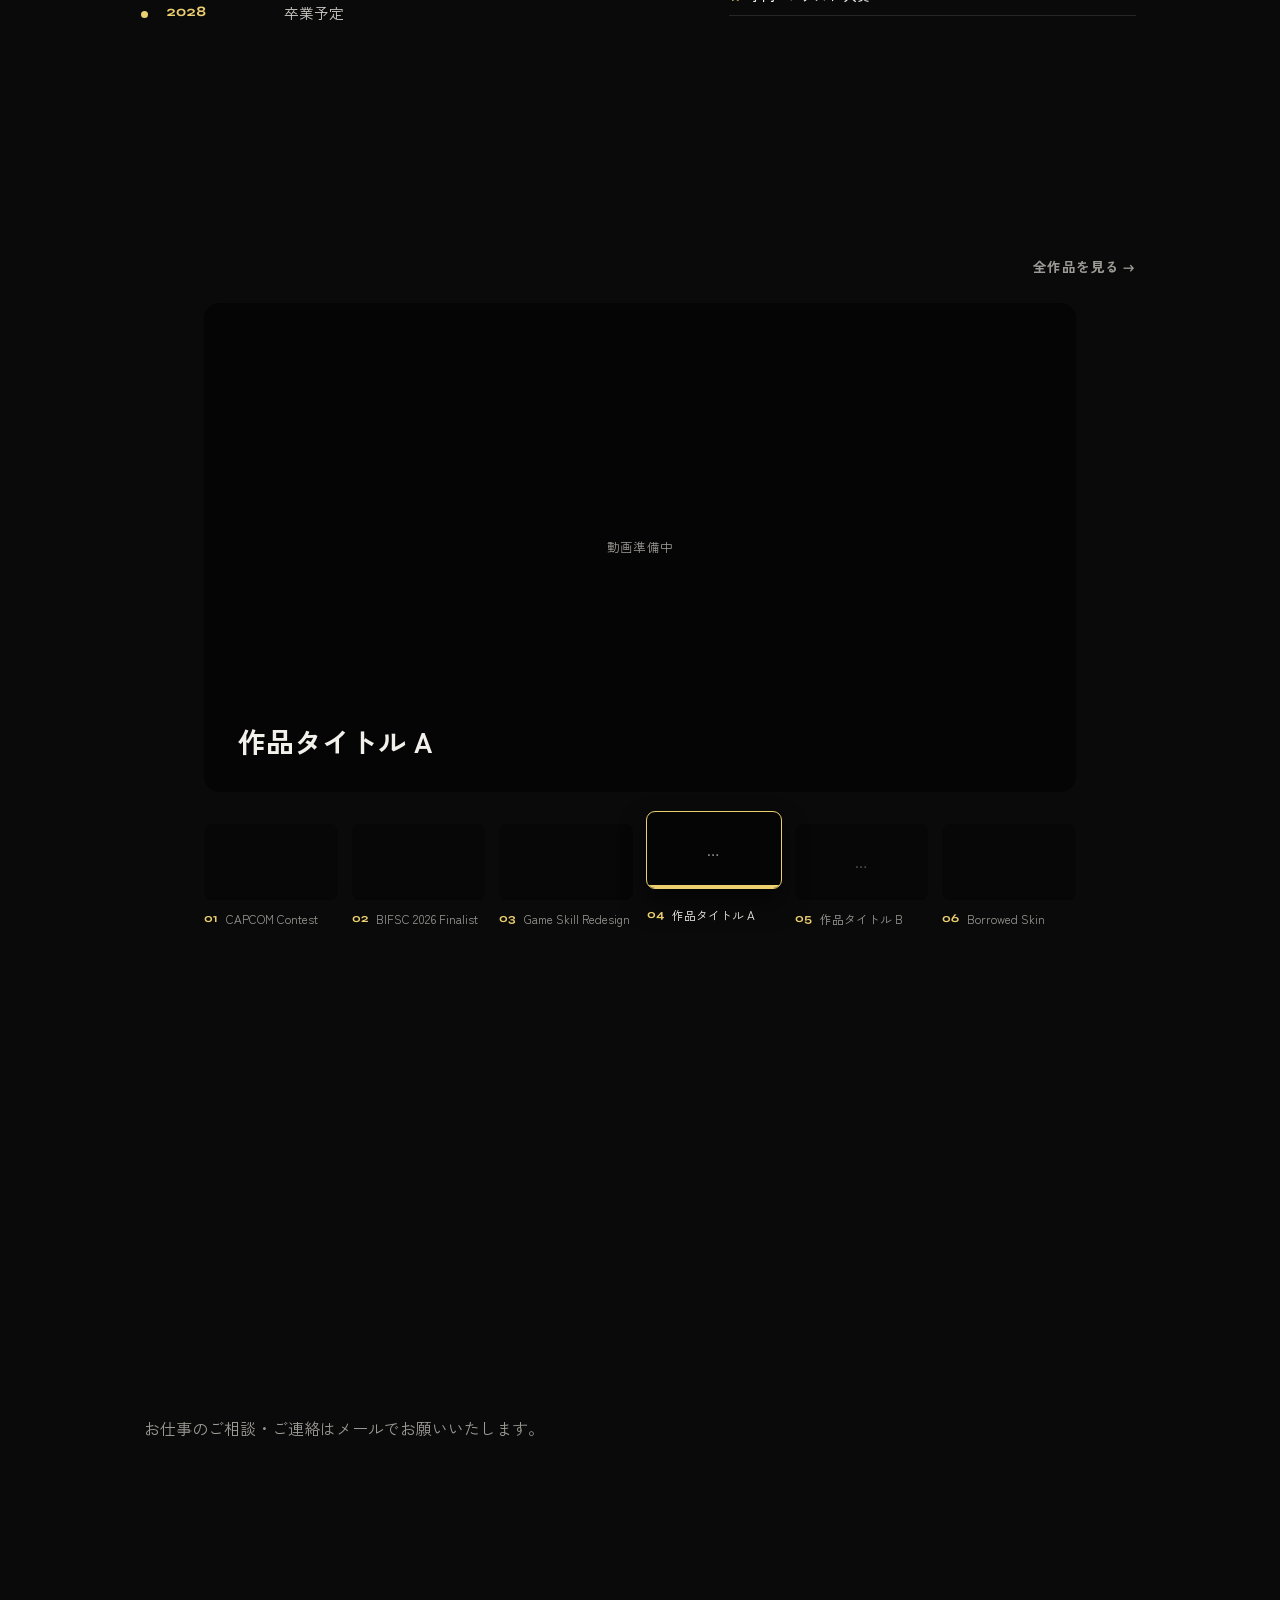
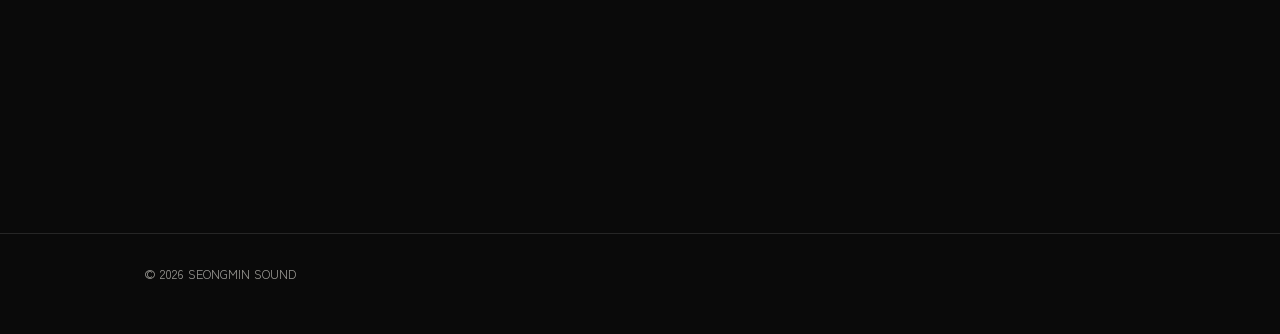
==== commit e8e27aab: "Add production notes to all works (Borrowed Skin: scope / process) Co-Authored-By: Claude Sonnet 5.5" ====
--- a/index.html
+++ b/index.html
@@ -17,7 +17,7 @@
   <link rel="preconnect" href="https://fonts.googleapis.com">
   <link rel="preconnect" href="https://fonts.gstatic.com" crossorigin>
   <link rel="stylesheet" href="https://fonts.googleapis.com/css2?family=Syne:wght@700;800&family=Zen+Kaku+Gothic+New:wght@400;500;700;900&display=swap">
-  <link rel="stylesheet" href="assets/css/style.css?v=20261013za">
+  <link rel="stylesheet" href="assets/css/style.css?v=20261013zb">
 </head>
 <body>
   <canvas class="bg-wave" id="bg-wave" aria-hidden="true" style="position:fixed;top:0;left:0;width:100%;height:100%;z-index:0;pointer-events:none"></canvas>
@@ -97,10 +97,10 @@
     <div class="wrap">&copy; <span id="year">2026</span> SEONGMIN SOUND</div>
   </footer>
 
-  <script src="data/site.js?v=20261013za" defer></script>
-  <script src="data/works.js?v=20261013za" defer></script>
-  <script src="assets/js/wave-bg.js?v=20261013za" defer></script>
-  <script src="assets/js/main.js?v=20261013za" defer></script>
-  <script src="assets/js/pages.js?v=20261013za" defer></script>
+  <script src="data/site.js?v=20261013zb" defer></script>
+  <script src="data/works.js?v=20261013zb" defer></script>
+  <script src="assets/js/wave-bg.js?v=20261013zb" defer></script>
+  <script src="assets/js/main.js?v=20261013zb" defer></script>
+  <script src="assets/js/pages.js?v=20261013zb" defer></script>
 </body>
 </html>
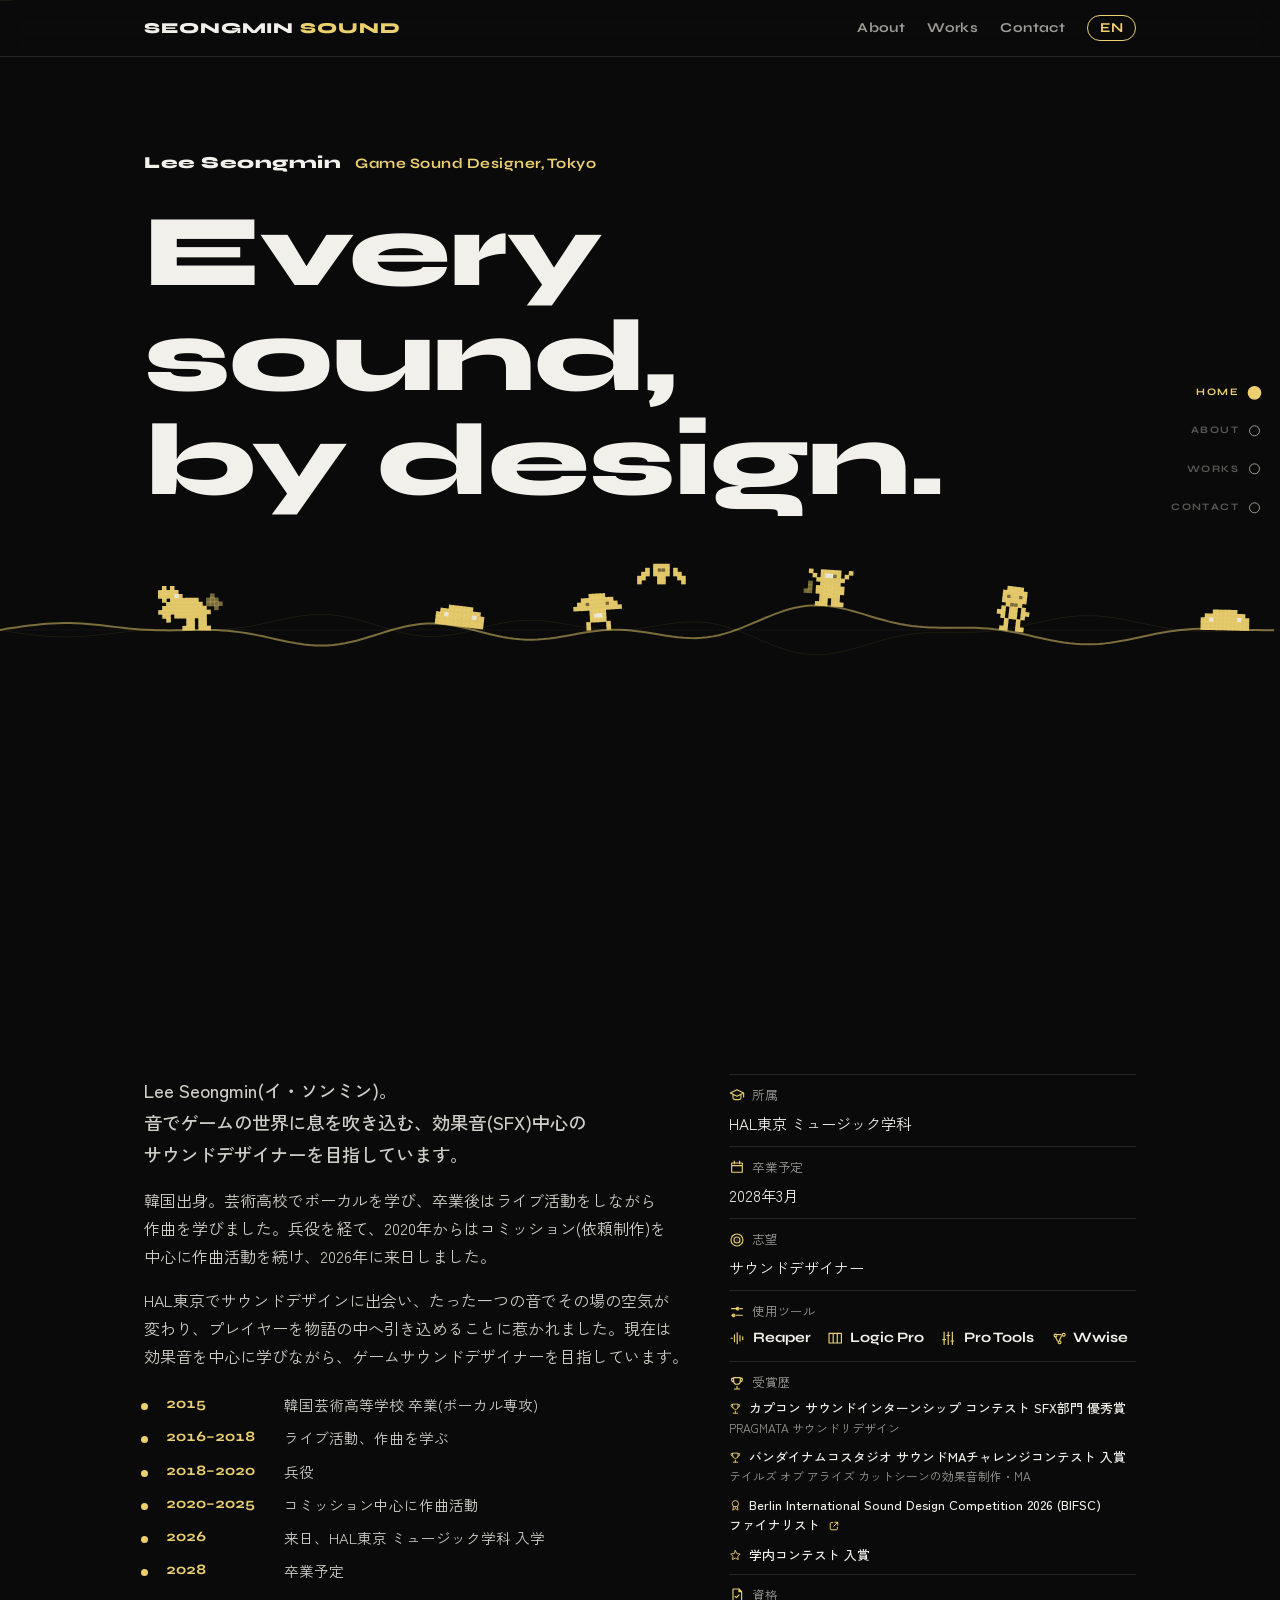
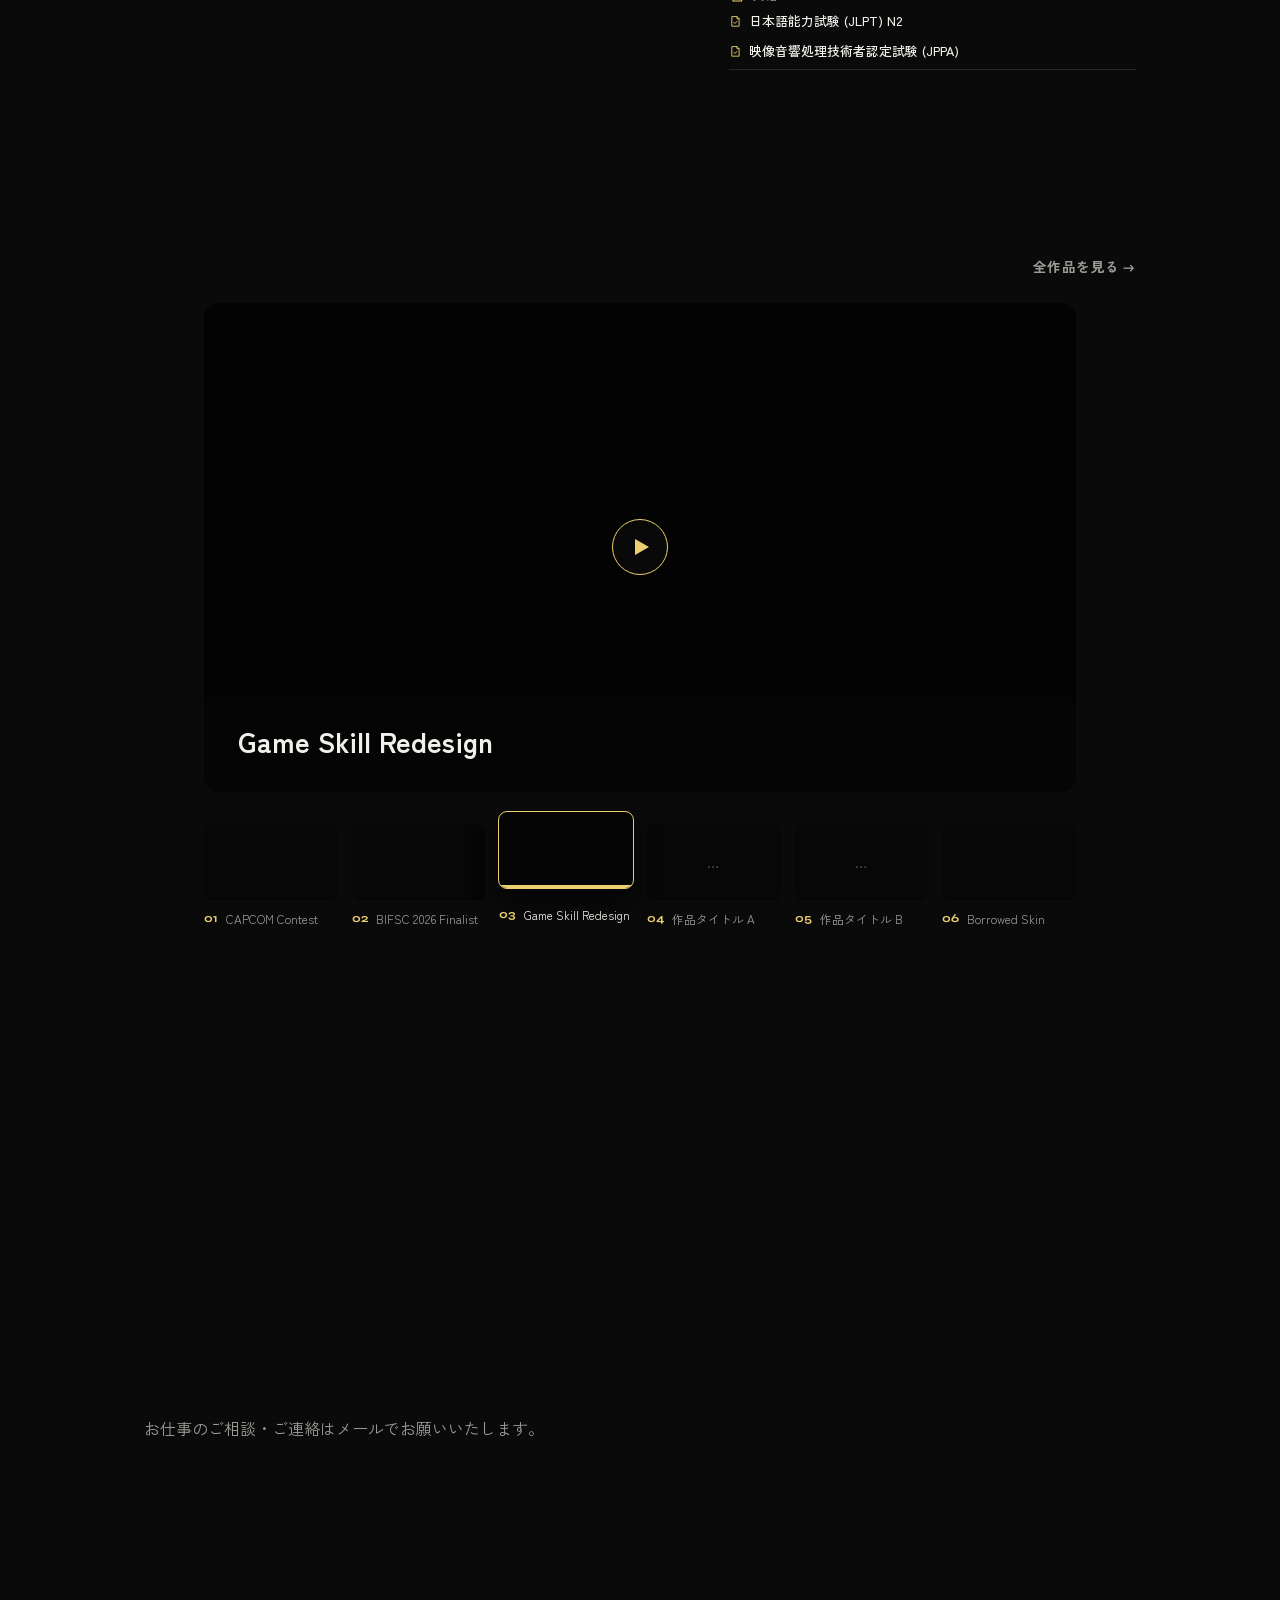
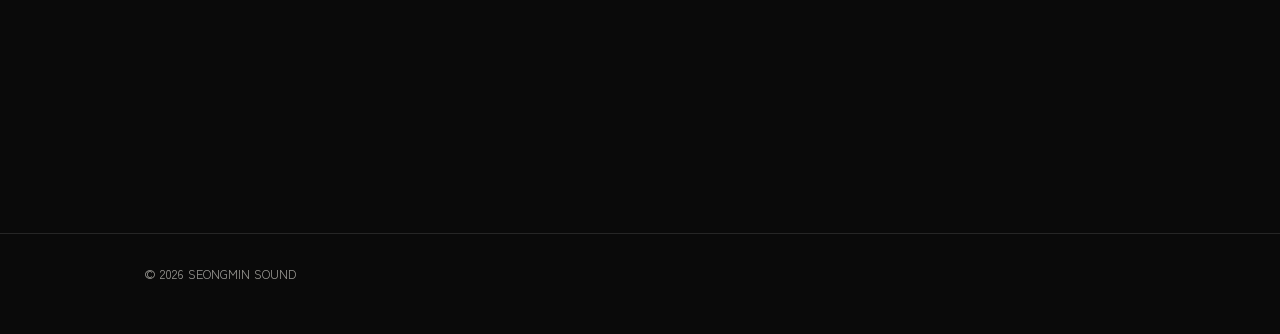
==== commit c6818a53: "Add qualifications row (JLPT N2, JPPA) to About Co-Authored-By: Claude Sonnet 5.5 <noreply@anthropic" ====
--- a/index.html
+++ b/index.html
@@ -17,7 +17,7 @@
   <link rel="preconnect" href="https://fonts.googleapis.com">
   <link rel="preconnect" href="https://fonts.gstatic.com" crossorigin>
   <link rel="stylesheet" href="https://fonts.googleapis.com/css2?family=Syne:wght@700;800&family=Zen+Kaku+Gothic+New:wght@400;500;700;900&display=swap">
-  <link rel="stylesheet" href="assets/css/style.css?v=20261013zb">
+  <link rel="stylesheet" href="assets/css/style.css?v=20261013zc">
 </head>
 <body>
   <canvas class="bg-wave" id="bg-wave" aria-hidden="true" style="position:fixed;top:0;left:0;width:100%;height:100%;z-index:0;pointer-events:none"></canvas>
@@ -65,6 +65,7 @@
             <div><dt data-icon="goal">志望</dt><dd>サウンドデザイナー</dd></div>
             <div id="tools-row" hidden><dt data-icon="tools">使用ツール</dt><dd><ul class="tool-list" id="tool-list"></ul></dd></div>
             <div id="awards-row" hidden><dt data-icon="award">受賞歴</dt><dd><ul class="award-mini" id="award-list"></ul></dd></div>
+            <div id="certs-row" hidden><dt data-icon="cert">資格</dt><dd><ul class="award-mini" id="cert-list"></ul></dd></div>
           </dl>
         </div>
       </div>
@@ -97,10 +98,10 @@
     <div class="wrap">&copy; <span id="year">2026</span> SEONGMIN SOUND</div>
   </footer>
 
-  <script src="data/site.js?v=20261013zb" defer></script>
-  <script src="data/works.js?v=20261013zb" defer></script>
-  <script src="assets/js/wave-bg.js?v=20261013zb" defer></script>
-  <script src="assets/js/main.js?v=20261013zb" defer></script>
-  <script src="assets/js/pages.js?v=20261013zb" defer></script>
+  <script src="data/site.js?v=20261013zc" defer></script>
+  <script src="data/works.js?v=20261013zc" defer></script>
+  <script src="assets/js/wave-bg.js?v=20261013zc" defer></script>
+  <script src="assets/js/main.js?v=20261013zc" defer></script>
+  <script src="assets/js/pages.js?v=20261013zc" defer></script>
 </body>
 </html>
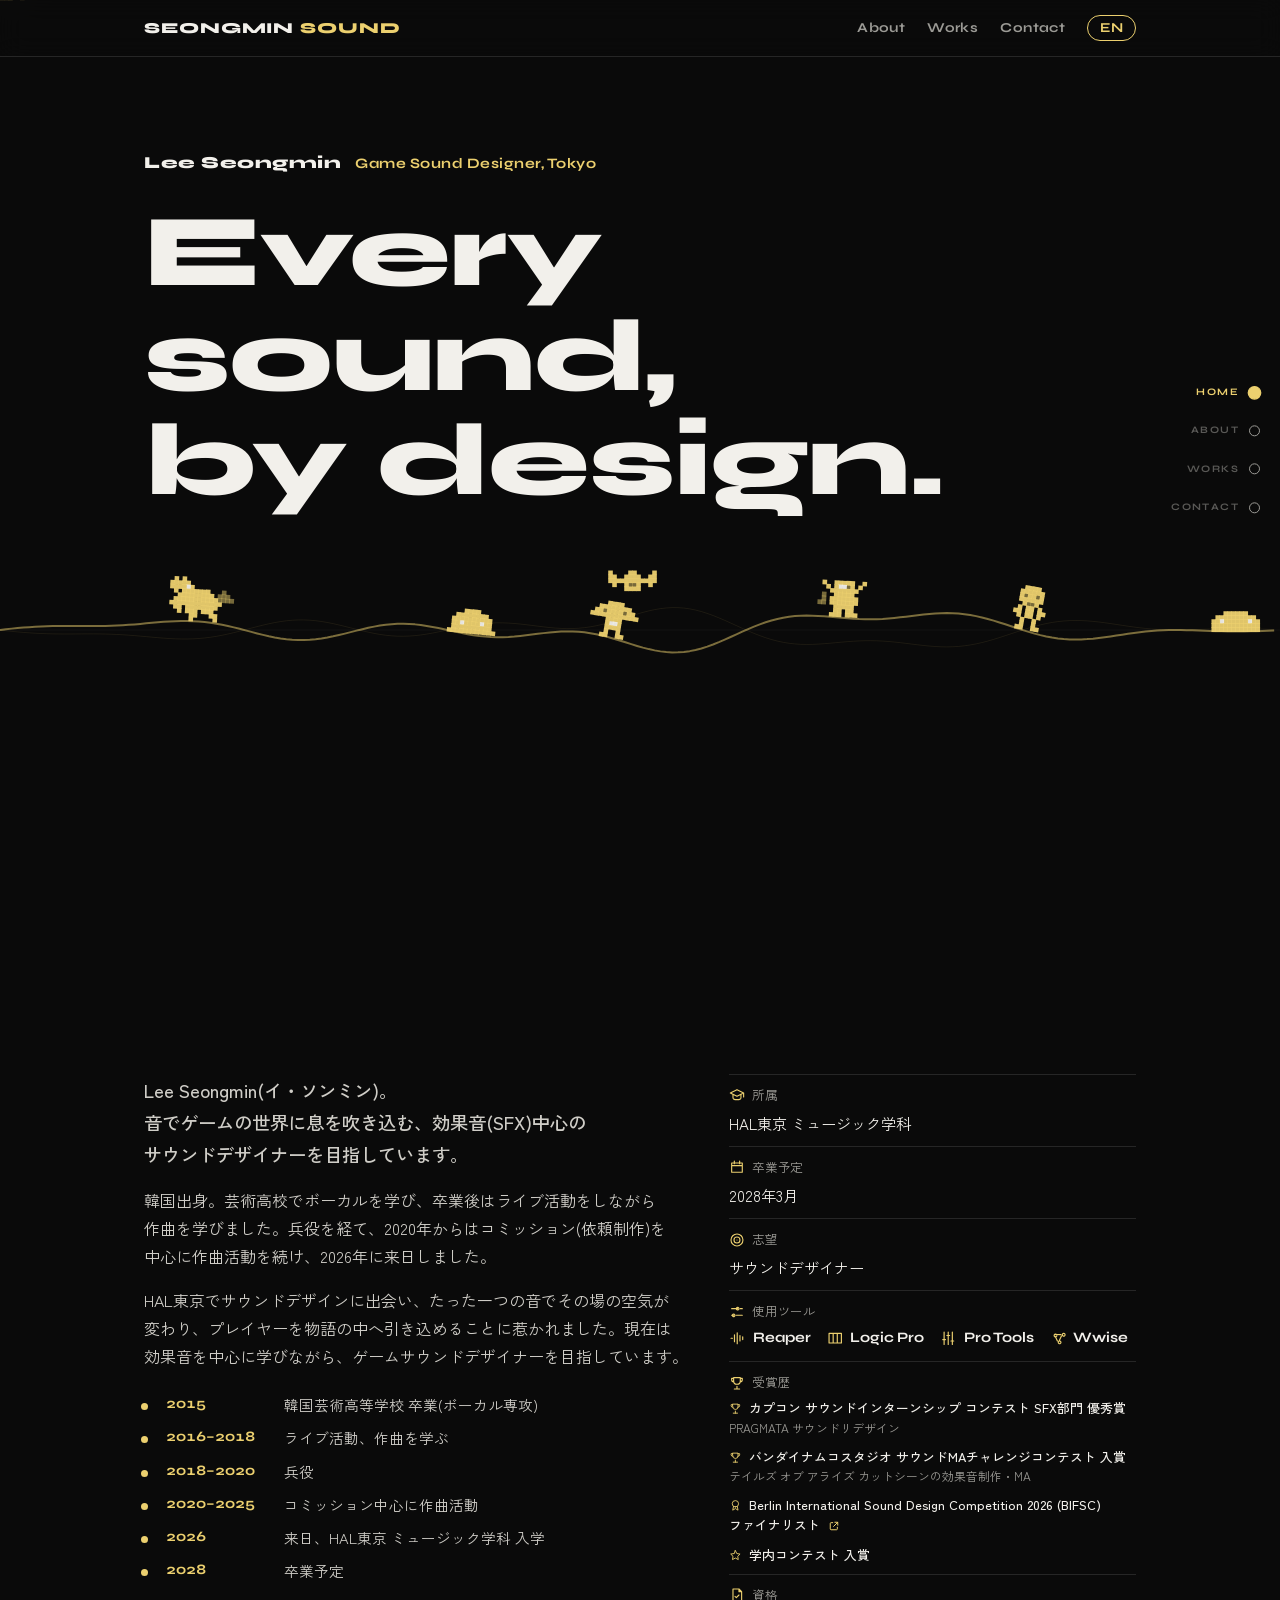
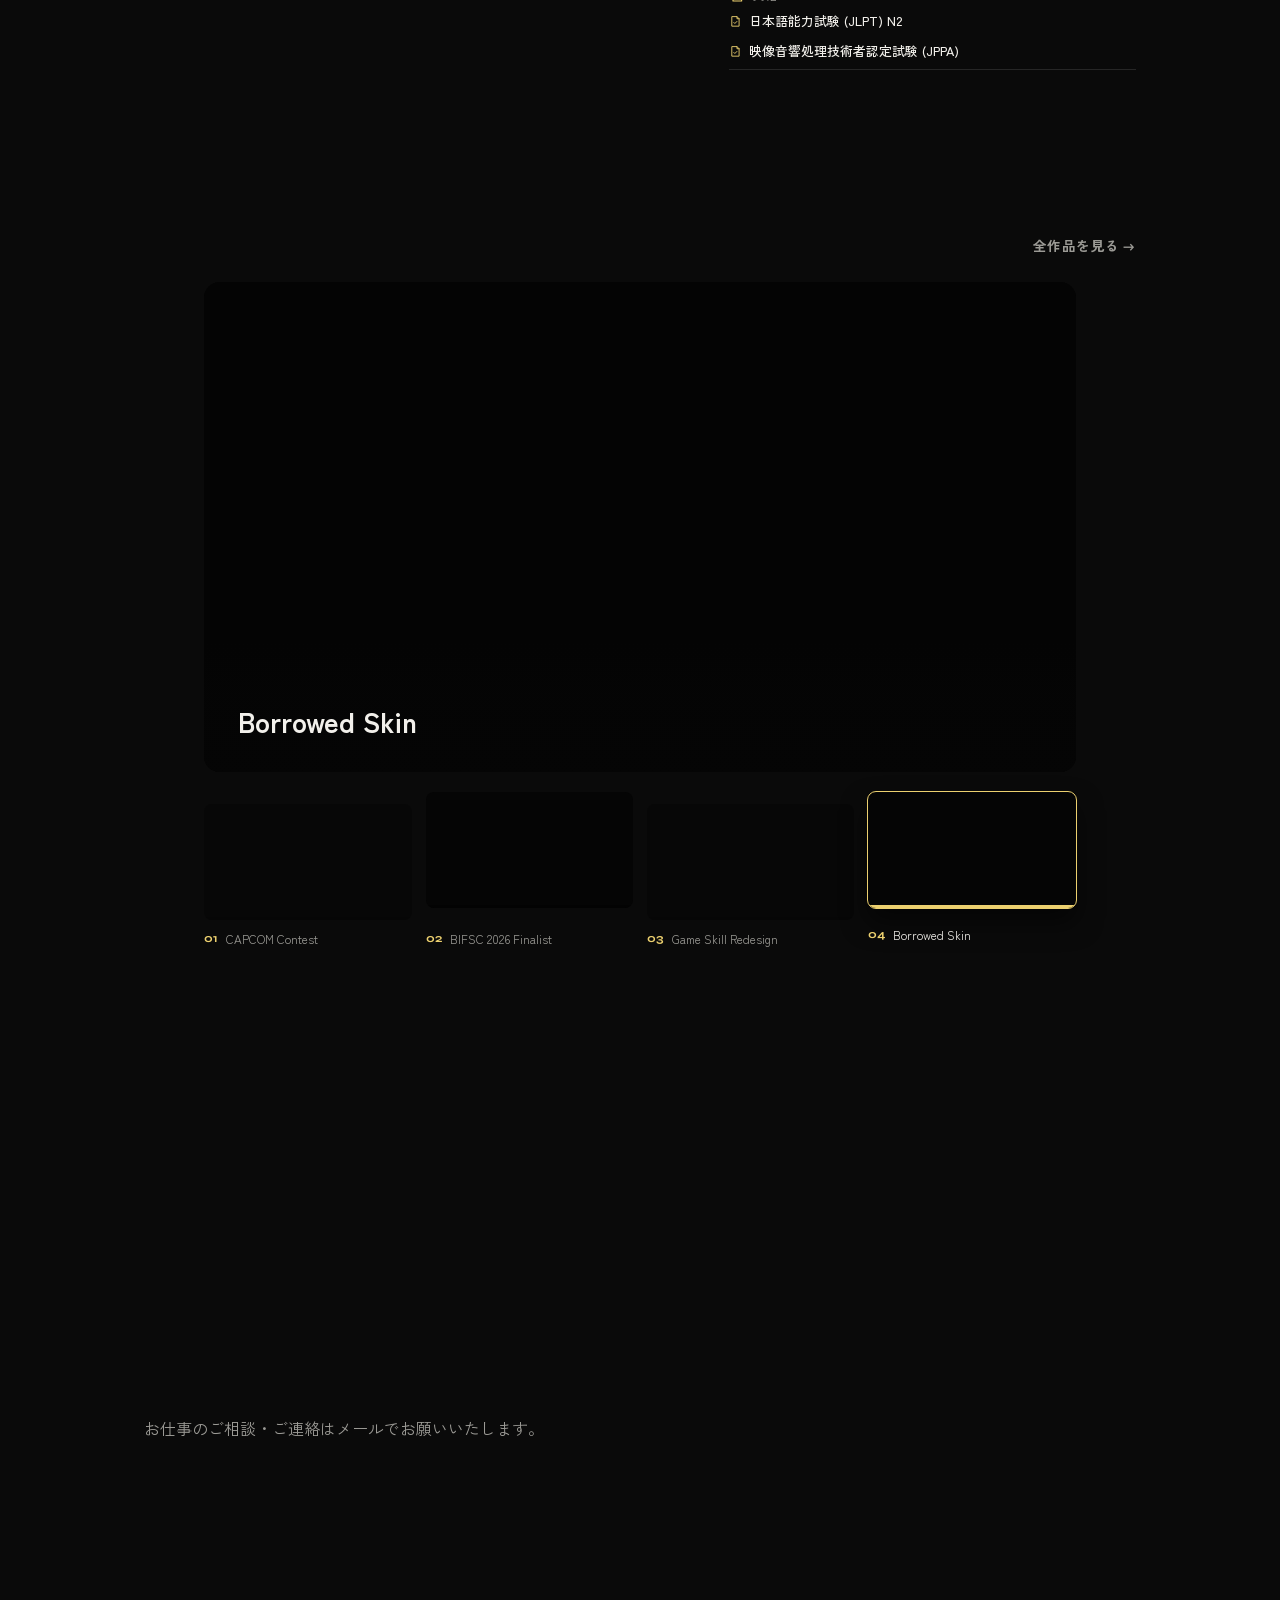
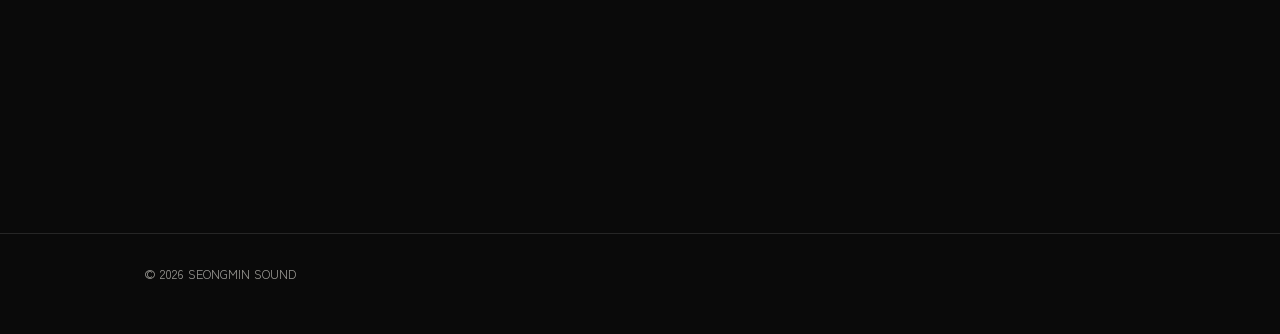
==== commit eaa86df2: "Show the same works on JA and EN pages; hide draft slots Co-Authored-By: Claude Sonnet 5.5 <noreply@" ====
--- a/index.html
+++ b/index.html
@@ -17,7 +17,7 @@
   <link rel="preconnect" href="https://fonts.googleapis.com">
   <link rel="preconnect" href="https://fonts.gstatic.com" crossorigin>
   <link rel="stylesheet" href="https://fonts.googleapis.com/css2?family=Syne:wght@700;800&family=Zen+Kaku+Gothic+New:wght@400;500;700;900&display=swap">
-  <link rel="stylesheet" href="assets/css/style.css?v=20261013zc">
+  <link rel="stylesheet" href="assets/css/style.css?v=20261027a">
 </head>
 <body>
   <canvas class="bg-wave" id="bg-wave" aria-hidden="true" style="position:fixed;top:0;left:0;width:100%;height:100%;z-index:0;pointer-events:none"></canvas>
@@ -98,10 +98,10 @@
     <div class="wrap">&copy; <span id="year">2026</span> SEONGMIN SOUND</div>
   </footer>
 
-  <script src="data/site.js?v=20261013zc" defer></script>
-  <script src="data/works.js?v=20261013zc" defer></script>
-  <script src="assets/js/wave-bg.js?v=20261013zc" defer></script>
-  <script src="assets/js/main.js?v=20261013zc" defer></script>
-  <script src="assets/js/pages.js?v=20261013zc" defer></script>
+  <script src="data/site.js?v=20261027a" defer></script>
+  <script src="data/works.js?v=20261027a" defer></script>
+  <script src="assets/js/wave-bg.js?v=20261027a" defer></script>
+  <script src="assets/js/main.js?v=20261027a" defer></script>
+  <script src="assets/js/pages.js?v=20261027a" defer></script>
 </body>
 </html>
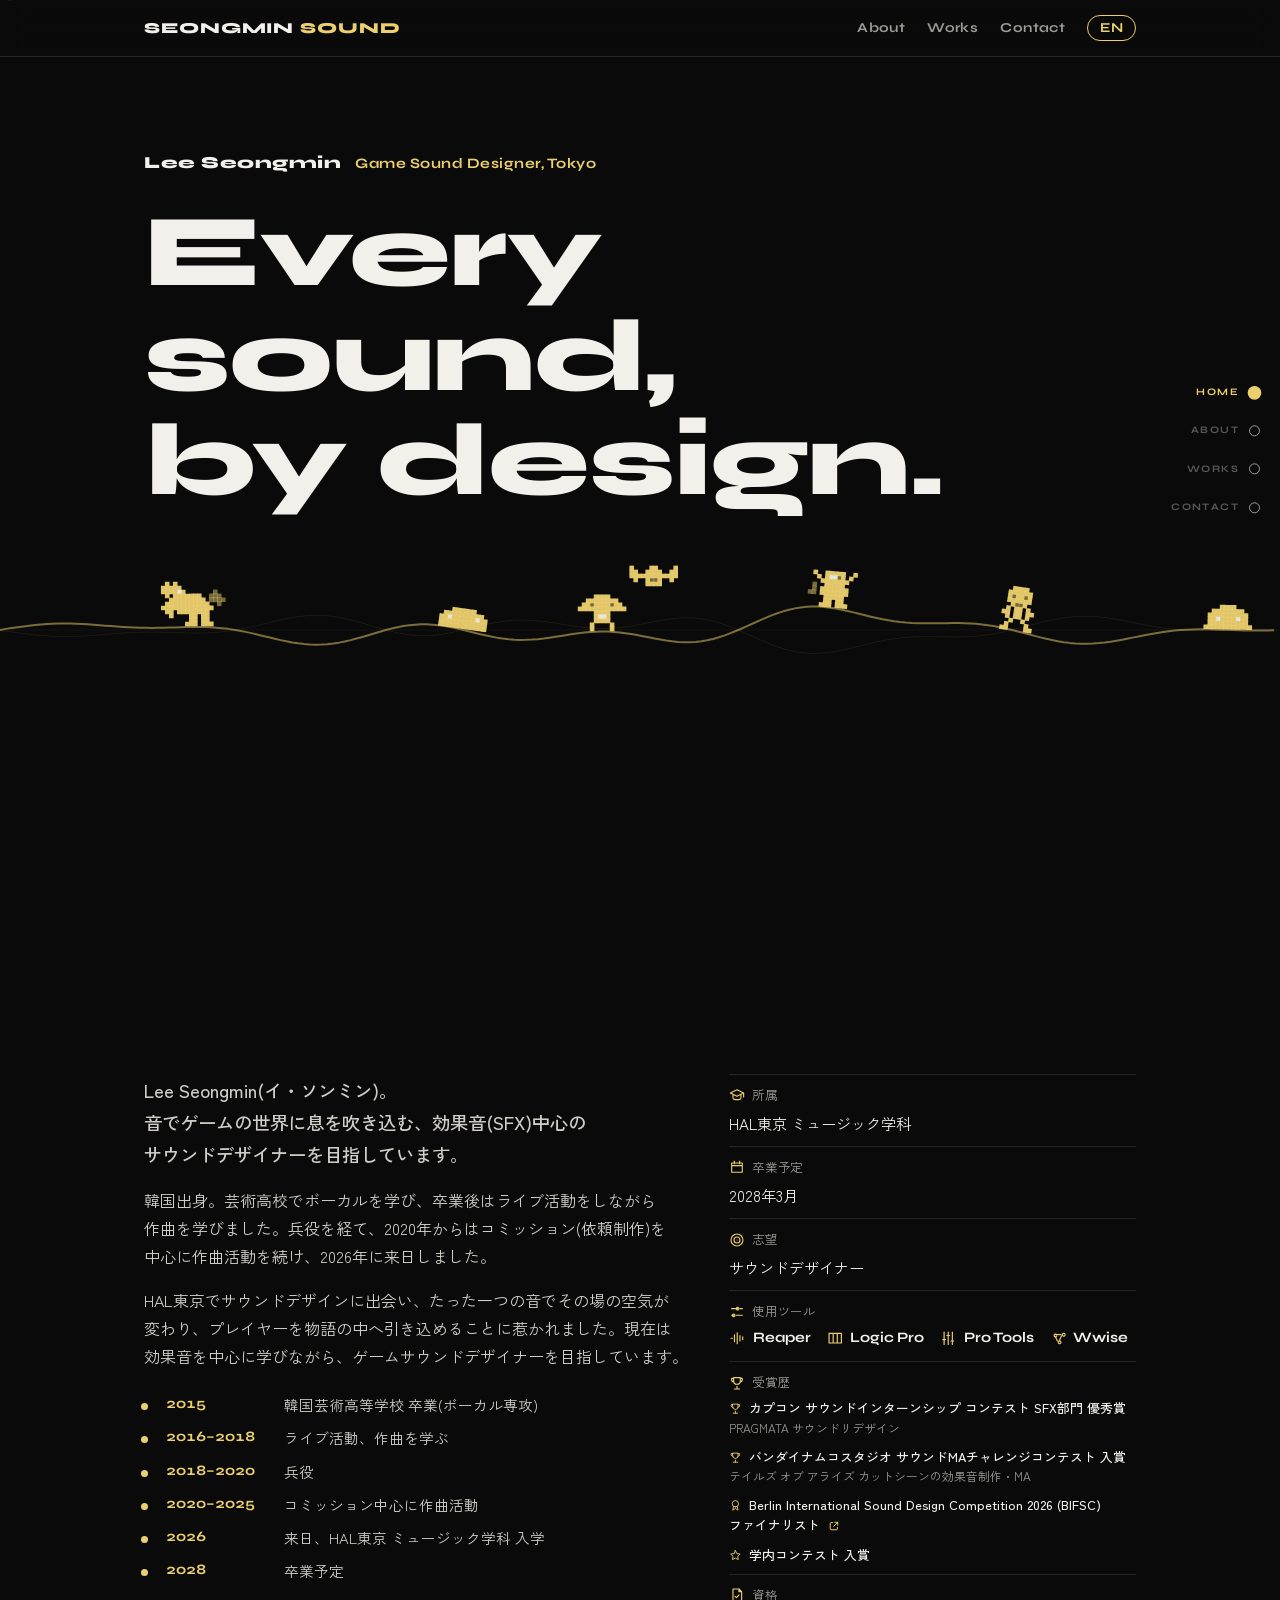
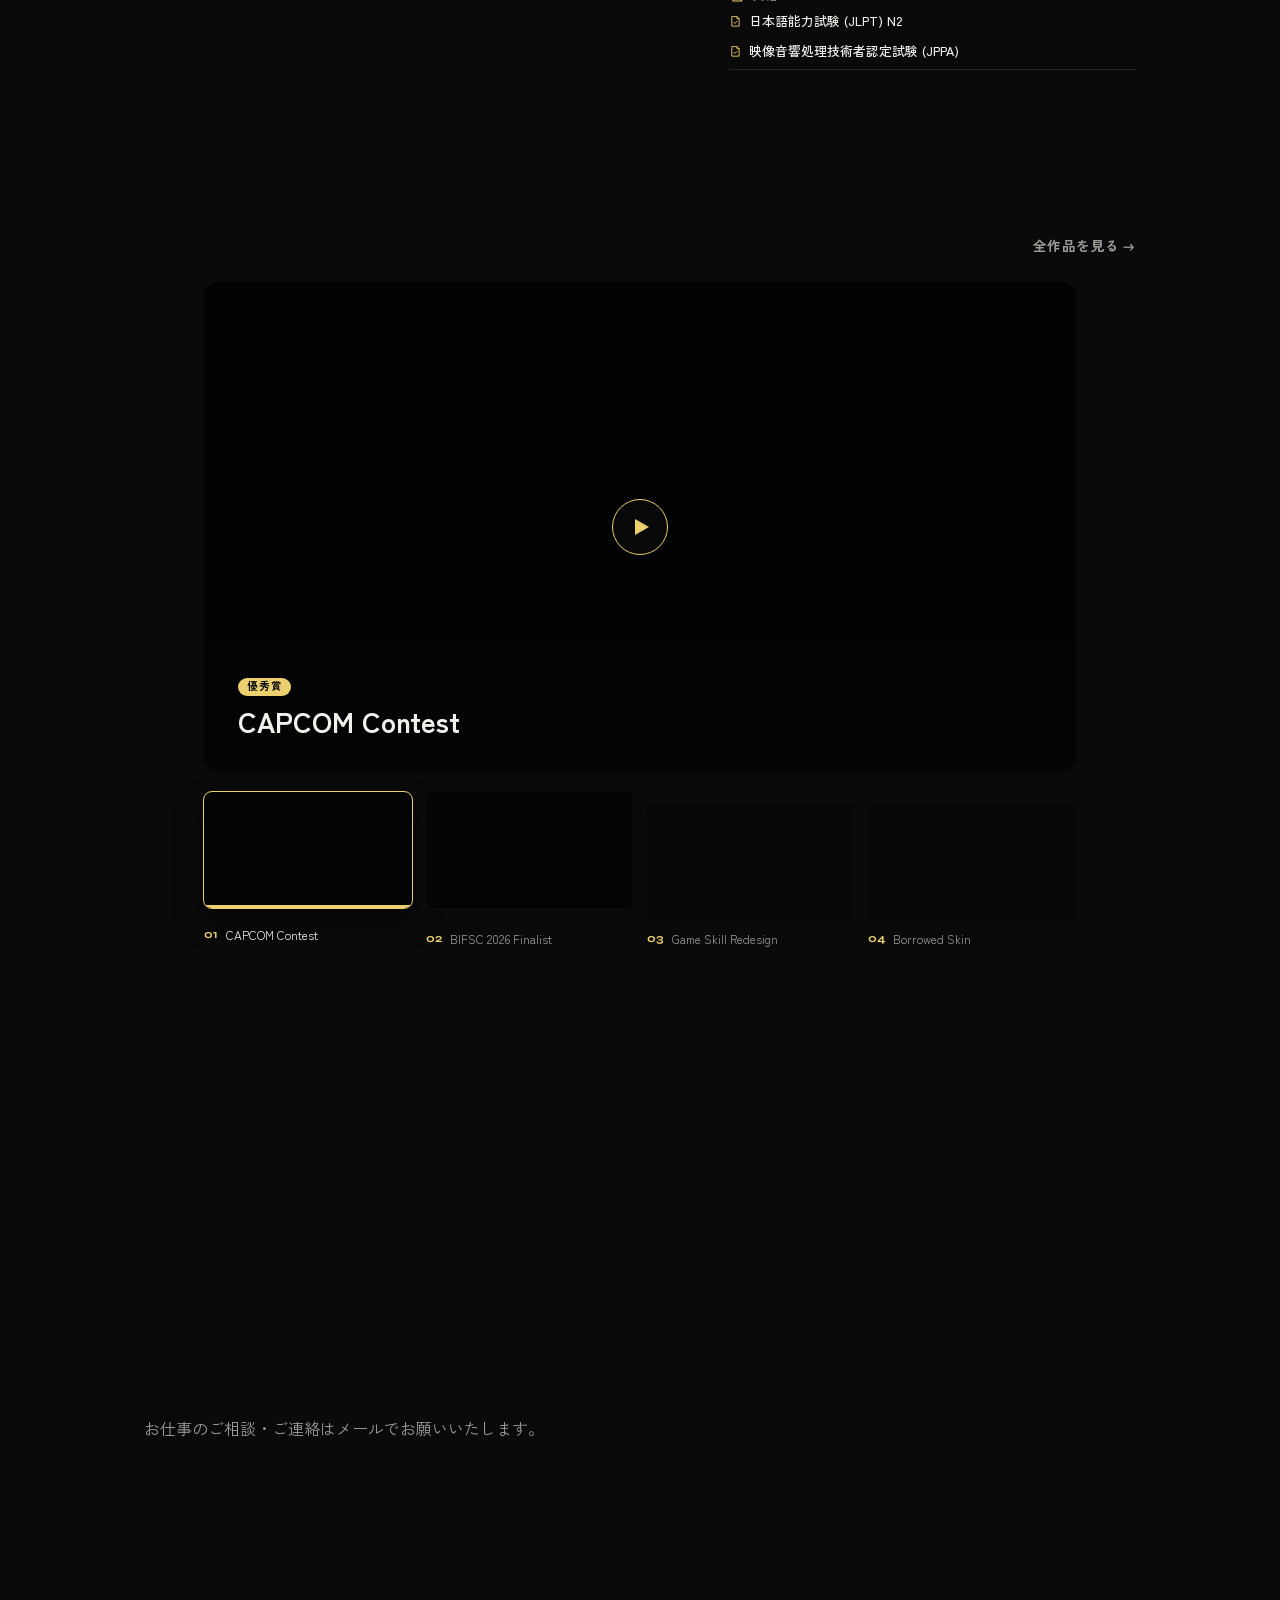
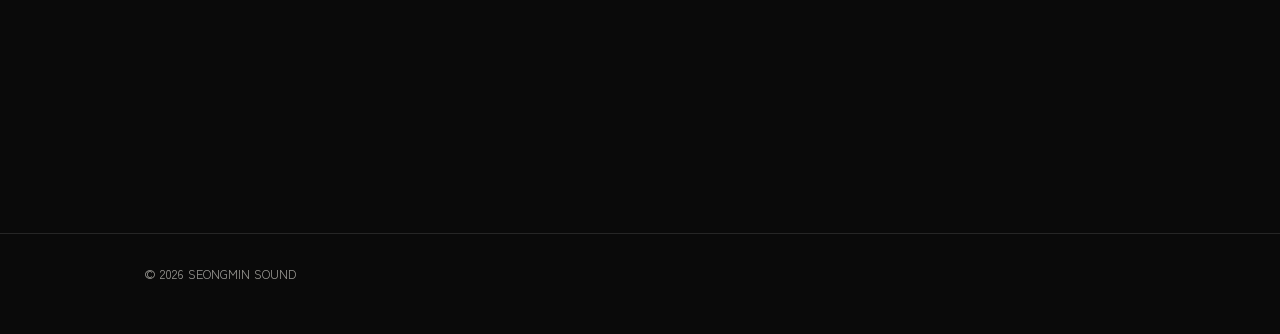
==== commit d47a3453: "Fill production notes for CAPCOM, BIFSC and Black Desert (JA/EN); paragraph breaks in notes Co-Autho" ====
--- a/index.html
+++ b/index.html
@@ -17,7 +17,7 @@
   <link rel="preconnect" href="https://fonts.googleapis.com">
   <link rel="preconnect" href="https://fonts.gstatic.com" crossorigin>
   <link rel="stylesheet" href="https://fonts.googleapis.com/css2?family=Syne:wght@700;800&family=Zen+Kaku+Gothic+New:wght@400;500;700;900&display=swap">
-  <link rel="stylesheet" href="assets/css/style.css?v=20261027a">
+  <link rel="stylesheet" href="assets/css/style.css?v=20261027c">
 </head>
 <body>
   <canvas class="bg-wave" id="bg-wave" aria-hidden="true" style="position:fixed;top:0;left:0;width:100%;height:100%;z-index:0;pointer-events:none"></canvas>
@@ -98,10 +98,10 @@
     <div class="wrap">&copy; <span id="year">2026</span> SEONGMIN SOUND</div>
   </footer>
 
-  <script src="data/site.js?v=20261027a" defer></script>
-  <script src="data/works.js?v=20261027a" defer></script>
-  <script src="assets/js/wave-bg.js?v=20261027a" defer></script>
-  <script src="assets/js/main.js?v=20261027a" defer></script>
-  <script src="assets/js/pages.js?v=20261027a" defer></script>
+  <script src="data/site.js?v=20261027c" defer></script>
+  <script src="data/works.js?v=20261027c" defer></script>
+  <script src="assets/js/wave-bg.js?v=20261027c" defer></script>
+  <script src="assets/js/main.js?v=20261027c" defer></script>
+  <script src="assets/js/pages.js?v=20261027c" defer></script>
 </body>
 </html>
--- a/assets/css/style.css
+++ b/assets/css/style.css
@@ -501,6 +501,7 @@
 /* ---------- 詳細ポップアップの「制作メモ」 ---------- */
 .modal-aside { padding: 22px 28px 30px; border-top: 1px solid var(--line); }
 .modal-aside[hidden] { display: none; }
+@media (max-width: 720px) { .modal-aside { padding: 20px 18px 28px; } }
 /* PC: 左に映像と情報、右に制作メモ。それぞれ別々にスクロールできる */
 @media (min-width: 900px) {
   .modal:has(.has-notes) { width: min(1240px, 96vw); height: min(86vh, 760px); overflow: hidden; }
@@ -510,6 +511,7 @@
 }
 .modal-notes-title { font-family: var(--font-display); font-size: 0.78rem; font-weight: 800; letter-spacing: 0.14em; text-transform: uppercase; color: var(--accent); margin-bottom: 14px; }
 .note + .note { margin-top: 20px; }
+.note-text + .note-text { margin-top: 8px; }
 .note-heading { font-size: 0.95rem; font-weight: 700; line-height: 1.5; }
 .note-text { margin-top: 6px; color: var(--body); font-size: 0.92rem; line-height: 1.85; }
 .note-figure { margin: 12px 0 0; }
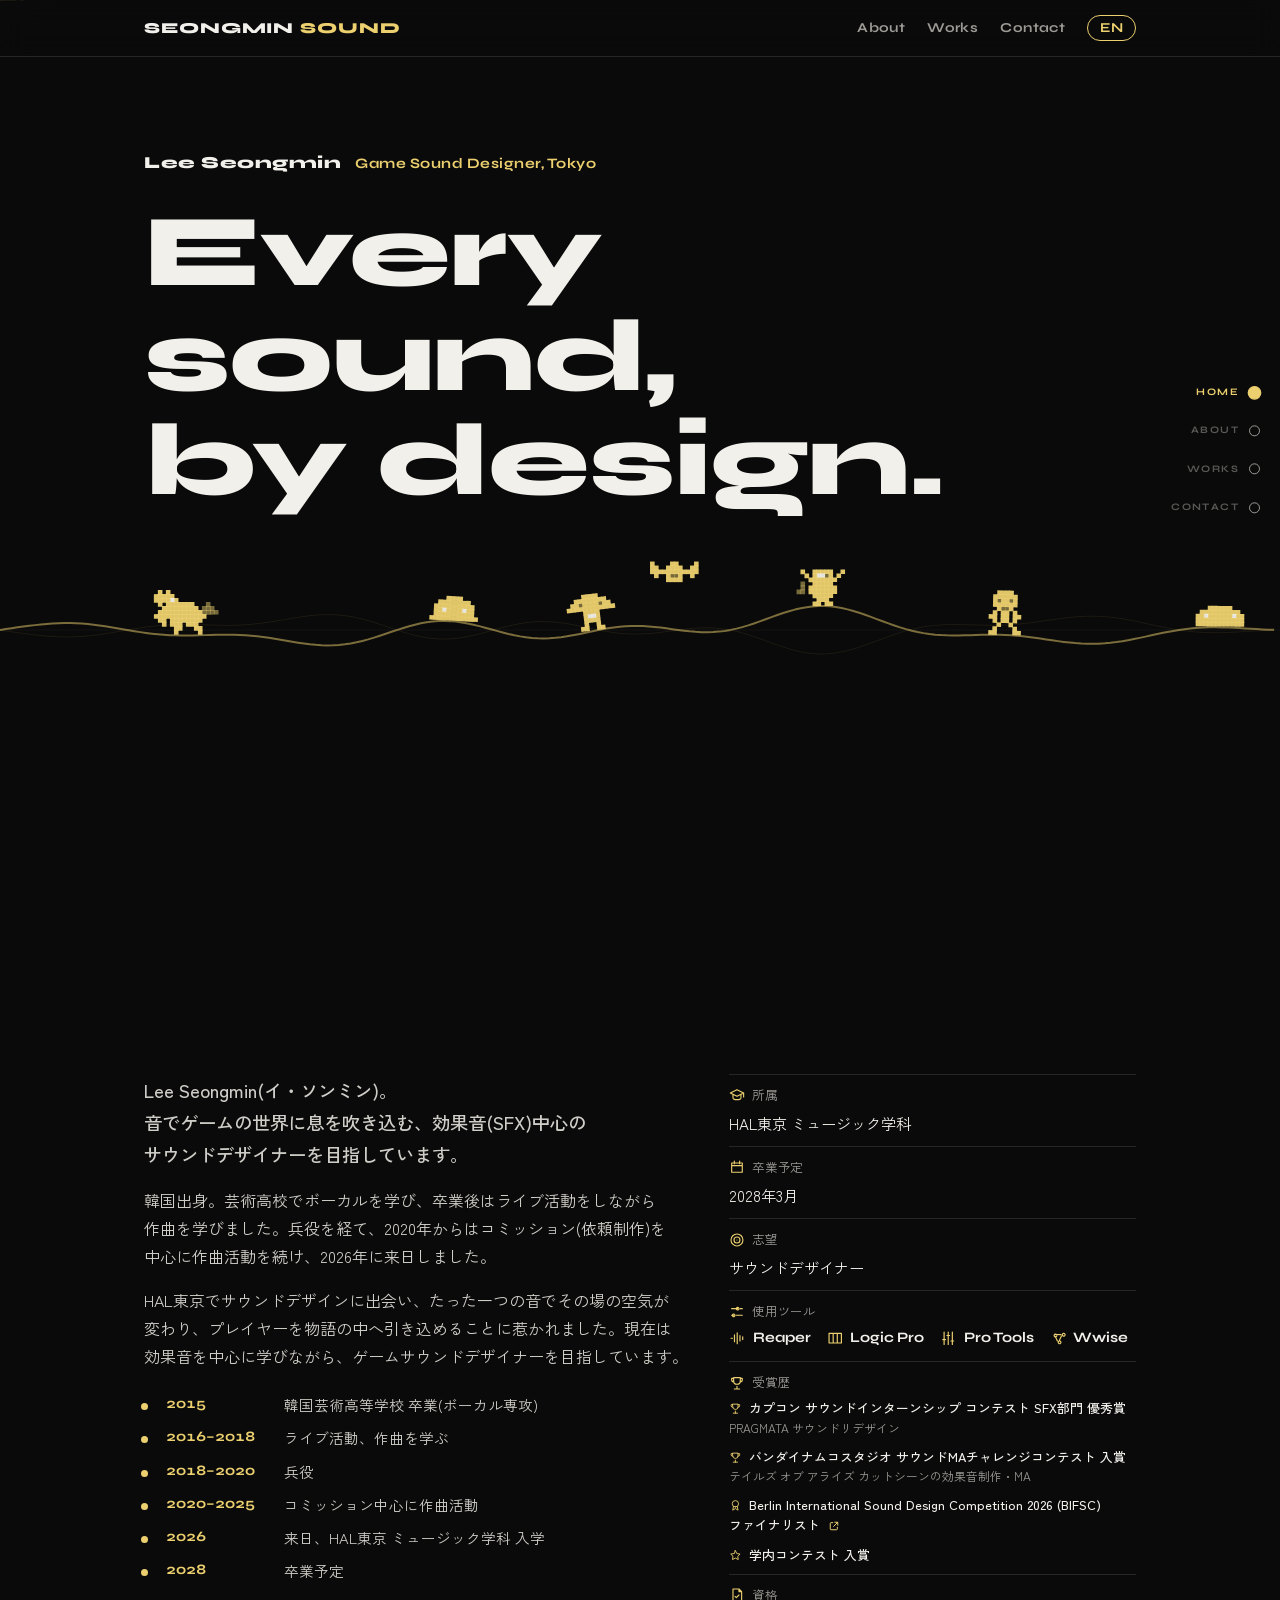
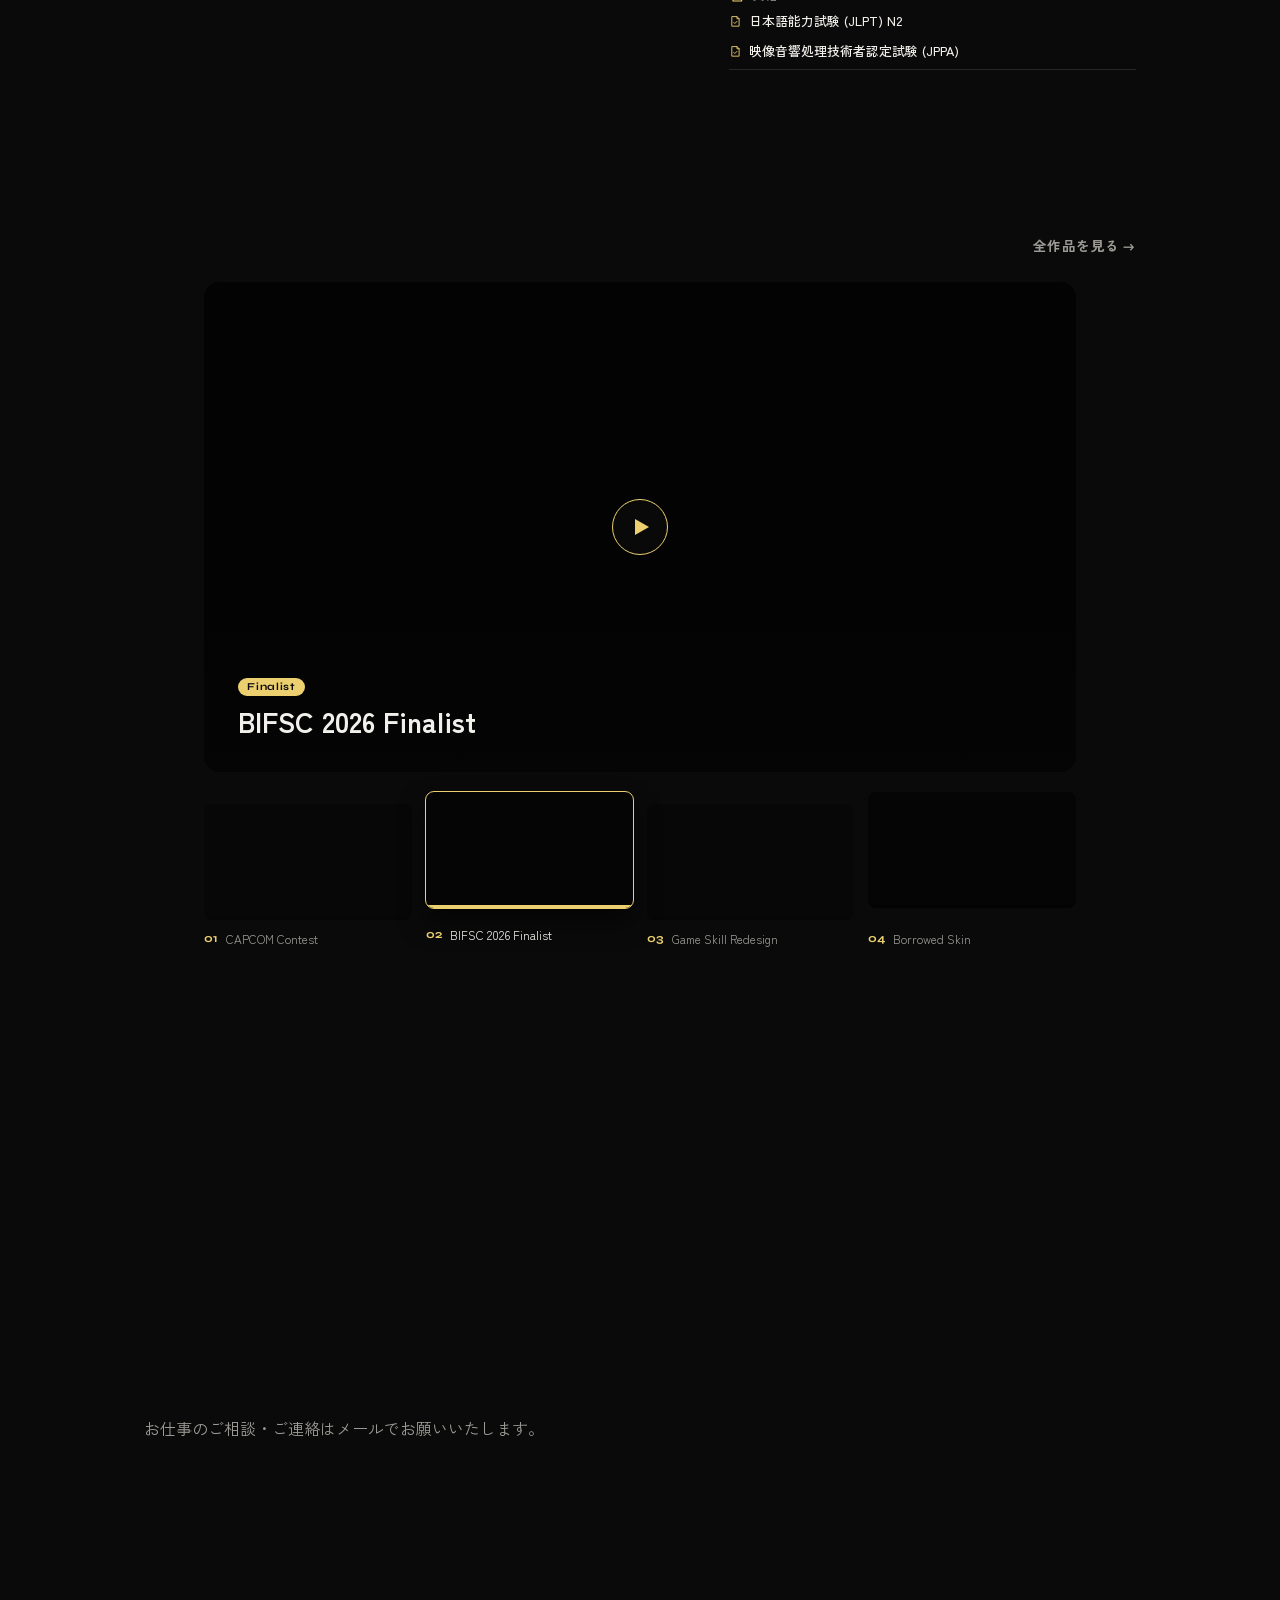
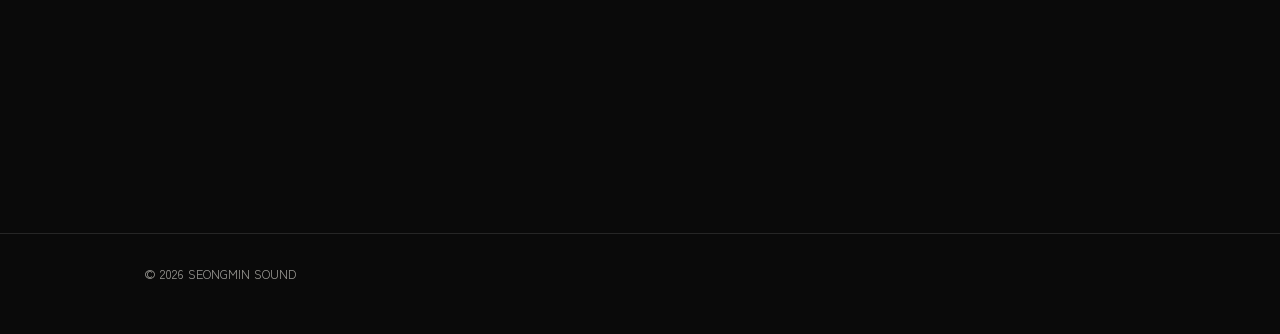
==== commit 7ca96960: "Remove production notes from Borrowed Skin Co-Authored-By: Claude Opus 5.5 <noreply@anthropic.com> C" ====
--- a/index.html
+++ b/index.html
@@ -17,7 +17,7 @@
   <link rel="preconnect" href="https://fonts.googleapis.com">
   <link rel="preconnect" href="https://fonts.gstatic.com" crossorigin>
   <link rel="stylesheet" href="https://fonts.googleapis.com/css2?family=Syne:wght@700;800&family=Zen+Kaku+Gothic+New:wght@400;500;700;900&display=swap">
-  <link rel="stylesheet" href="assets/css/style.css?v=20261027c">
+  <link rel="stylesheet" href="assets/css/style.css?v=20261027d">
 </head>
 <body>
   <canvas class="bg-wave" id="bg-wave" aria-hidden="true" style="position:fixed;top:0;left:0;width:100%;height:100%;z-index:0;pointer-events:none"></canvas>
@@ -98,10 +98,10 @@
     <div class="wrap">&copy; <span id="year">2026</span> SEONGMIN SOUND</div>
   </footer>
 
-  <script src="data/site.js?v=20261027c" defer></script>
-  <script src="data/works.js?v=20261027c" defer></script>
-  <script src="assets/js/wave-bg.js?v=20261027c" defer></script>
-  <script src="assets/js/main.js?v=20261027c" defer></script>
-  <script src="assets/js/pages.js?v=20261027c" defer></script>
+  <script src="data/site.js?v=20261027d" defer></script>
+  <script src="data/works.js?v=20261027d" defer></script>
+  <script src="assets/js/wave-bg.js?v=20261027d" defer></script>
+  <script src="assets/js/main.js?v=20261027d" defer></script>
+  <script src="assets/js/pages.js?v=20261027d" defer></script>
 </body>
 </html>
